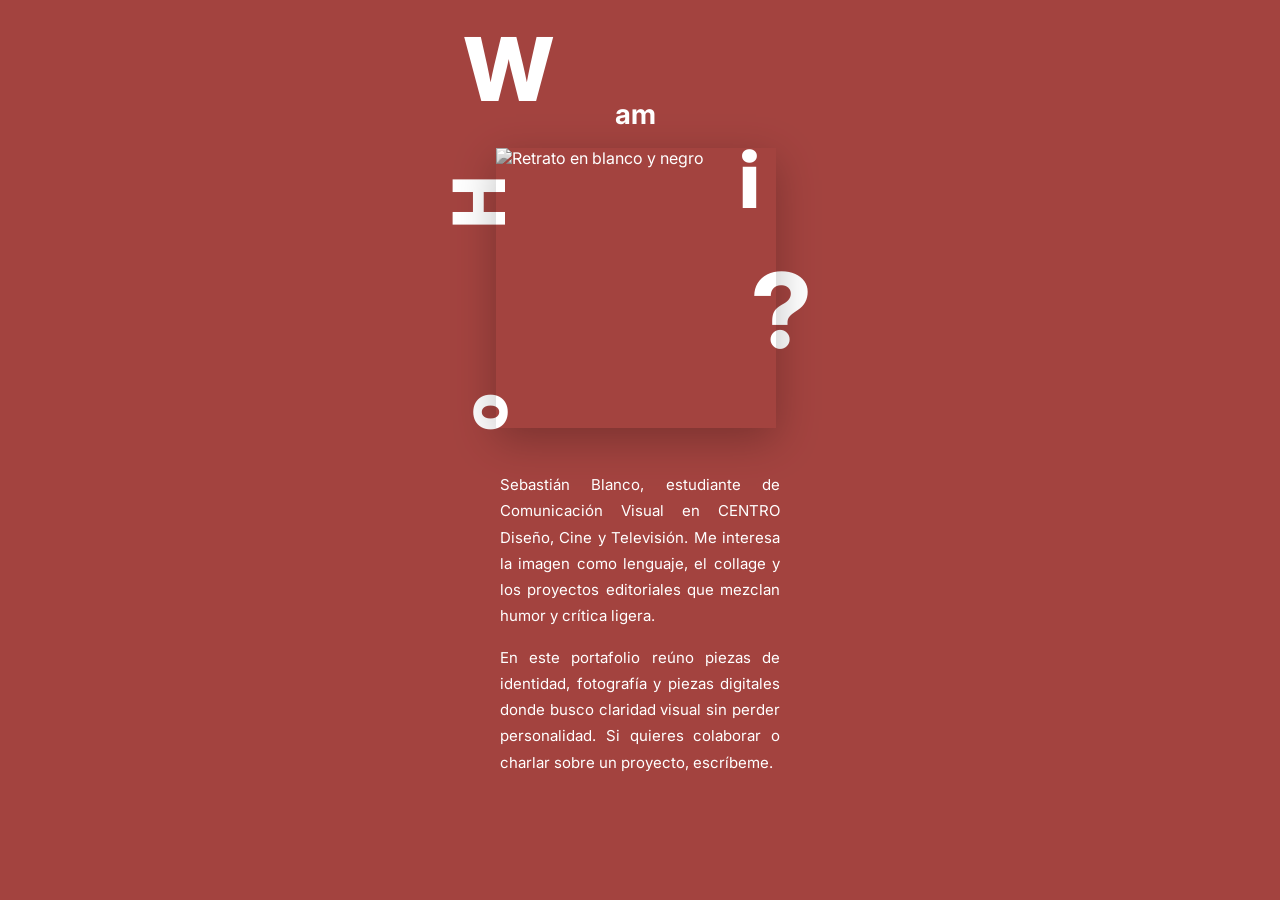
==== index.html @ ff487731 "Publish static portfolio module for GitHub Pages Add index.html so https://sbujanos-dev.github.io/po" ====
<!DOCTYPE html>
<html lang="es">
<head>
  <meta charset="UTF-8" />
  <meta name="viewport" content="width=device-width, initial-scale=1.0" />
  <title>Portafolio — Who am i?</title>
  <link rel="preconnect" href="https://fonts.googleapis.com" />
  <link rel="preconnect" href="https://fonts.gstatic.com" crossorigin />
  <link href="https://fonts.googleapis.com/css2?family=Inter:wght@400;700;800&display=swap" rel="stylesheet" />
  <style>
    :root {
      --bg: #a3433f;
      --text: #ffffff;
      --module-max: 400px;
      --photo-size: min(72vw, 280px);
    }

    *,
    *::before,
    *::after {
      box-sizing: border-box;
    }

    body {
      margin: 0;
      min-height: 100vh;
      font-family: "Inter", system-ui, -apple-system, sans-serif;
      background: var(--bg);
      color: var(--text);
      -webkit-font-smoothing: antialiased;
    }

    .module {
      max-width: var(--module-max);
      margin: 0 auto;
      padding: clamp(1.25rem, 5vw, 2rem) clamp(1rem, 4vw, 1.5rem) clamp(2rem, 8vw, 3rem);
    }

    /* Tipografía descompuesta "Who am i?" */
    .headline {
      position: relative;
      display: grid;
      grid-template-columns: minmax(0, 0.28fr) minmax(0, 1fr) minmax(0, 0.32fr);
      grid-template-rows: auto auto auto;
      gap: 0;
      min-height: clamp(340px, 85vw, 420px);
      margin-bottom: 0.5rem;
    }

    .headline__w {
      grid-column: 1;
      grid-row: 1;
      font-weight: 800;
      font-size: clamp(3.5rem, 22vw, 5.5rem);
      line-height: 0.85;
      letter-spacing: -0.04em;
      align-self: start;
      justify-self: start;
    }

    .headline__h {
      grid-column: 1;
      grid-row: 2;
      font-weight: 800;
      font-size: clamp(3rem, 18vw, 4.5rem);
      line-height: 1;
      transform: rotate(-90deg);
      transform-origin: center center;
      align-self: center;
      justify-self: start;
      margin-left: -0.15em;
      margin-top: -0.35em;
    }

    .headline__o {
      grid-column: 1;
      grid-row: 3;
      font-weight: 800;
      font-size: clamp(2.75rem, 16vw, 4rem);
      line-height: 1;
      transform: rotate(-90deg);
      transform-origin: center center;
      align-self: end;
      justify-self: start;
      margin-left: 0.02em;
      margin-bottom: 0.5rem;
    }

    .headline__am {
      grid-column: 2;
      grid-row: 1;
      align-self: end;
      justify-self: center;
      font-weight: 700;
      font-size: clamp(1.35rem, 5.5vw, 1.75rem);
      letter-spacing: 0.02em;
      z-index: 1;
      margin-bottom: -0.35em;
      padding-bottom: 0.35em;
    }

    .headline__photo-wrap {
      grid-column: 2;
      grid-row: 2 / span 2;
      align-self: center;
      justify-self: center;
      z-index: 2;
      width: var(--photo-size);
      aspect-ratio: 1;
      margin-top: -0.5rem;
    }

    .headline__photo {
      width: 100%;
      height: 100%;
      object-fit: cover;
      display: block;
      filter: grayscale(100%) contrast(1.05);
      box-shadow: 0 12px 40px rgba(0, 0, 0, 0.25);
    }

    .headline__i {
      grid-column: 3;
      grid-row: 2;
      font-weight: 800;
      font-size: clamp(3.25rem, 20vw, 5rem);
      line-height: 0.9;
      align-self: start;
      justify-self: start;
      margin-left: -0.08em;
      margin-top: 0.15em;
    }

    .headline__q {
      grid-column: 3;
      grid-row: 2 / span 2;
      font-weight: 800;
      font-size: clamp(4rem, 26vw, 6.5rem);
      line-height: 0.75;
      align-self: center;
      justify-self: start;
      margin-left: 0.05em;
      margin-top: 0.35em;
    }

    .body-text {
      font-size: clamp(0.8125rem, 2.8vw, 0.9375rem);
      font-weight: 400;
      line-height: 1.75;
      text-align: justify;
      hyphens: auto;
      width: 100%;
      max-width: var(--photo-size);
      margin: 1.25rem auto 0;
    }

    .body-text p {
      margin: 0 0 1em;
    }

    .body-text p:last-child {
      margin-bottom: 0;
    }

    .visually-hidden {
      position: absolute;
      width: 1px;
      height: 1px;
      padding: 0;
      margin: -1px;
      overflow: hidden;
      clip: rect(0, 0, 0, 0);
      white-space: nowrap;
      border: 0;
    }
  </style>
</head>
<body>
  <section class="module" aria-labelledby="whoami-heading">
    <h1 id="whoami-heading" class="visually-hidden">Quién soy</h1>
    <div class="headline" aria-hidden="true">
      <span class="headline__w">W</span>
      <span class="headline__h">H</span>
      <span class="headline__o">o</span>
      <span class="headline__am">am</span>
      <div class="headline__photo-wrap">
        <!-- Sustituye src por la imagen del diseño (retrato con nota). -->
        <img
          class="headline__photo"
          src="https://images.unsplash.com/photo-1506794778202-cad84cf45f1d?w=600&h=600&fit=crop&auto=format&q=80"
          alt="Retrato en blanco y negro"
          width="600"
          height="600"
        />
      </div>
      <span class="headline__i">i</span>
      <span class="headline__q">?</span>
    </div>

    <div class="body-text">
      <p>
        Sebastián Blanco, estudiante de Comunicación Visual en CENTRO Diseño, Cine y Televisión.
        Me interesa la imagen como lenguaje, el collage y los proyectos editoriales que mezclan
        humor y crítica ligera.
      </p>
      <p>
        En este portafolio reúno piezas de identidad, fotografía y piezas digitales donde busco
        claridad visual sin perder personalidad. Si quieres colaborar o charlar sobre un proyecto,
        escríbeme.
      </p>
    </div>
  </section>
</body>
</html>
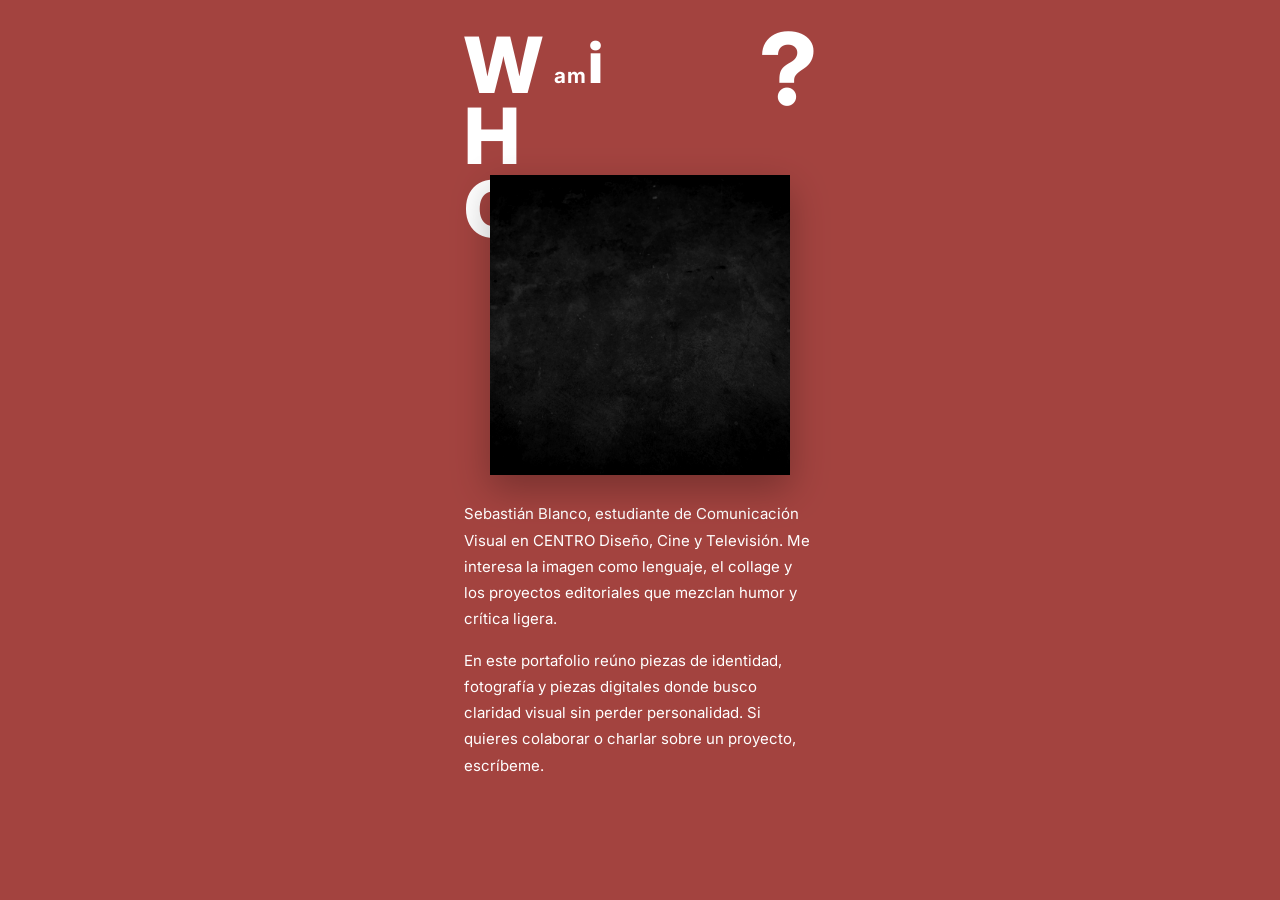
==== commit 2c9fa19a: "Match Frame 2 layout: WHO column, am+i row, photo overlap, left text Stack W H O vertically without " ====
--- a/index.html
+++ b/index.html
@@ -12,7 +12,7 @@
       --bg: #a3433f;
       --text: #ffffff;
       --module-max: 400px;
-      --photo-size: min(72vw, 280px);
+      --photo-size: min(78vw, 300px);
     }
 
     *,
@@ -36,122 +36,114 @@
       padding: clamp(1.25rem, 5vw, 2rem) clamp(1rem, 4vw, 1.5rem) clamp(2rem, 8vw, 3rem);
     }
 
-    /* Tipografía descompuesta "Who am i?" */
+    /* Frame 2: W H O columna | am+i junto arriba | ? derecha | foto centrada superpuesta */
+    .hero {
+      position: relative;
+    }
+
     .headline {
-      position: relative;
       display: grid;
-      grid-template-columns: minmax(0, 0.28fr) minmax(0, 1fr) minmax(0, 0.32fr);
+      grid-template-columns: max-content 1fr max-content;
       grid-template-rows: auto auto auto;
-      gap: 0;
-      min-height: clamp(340px, 85vw, 420px);
-      margin-bottom: 0.5rem;
-    }
-
-    .headline__w {
+      align-items: start;
+      column-gap: clamp(0.15rem, 1.5vw, 0.5rem);
+      row-gap: 0;
+      padding-right: 0.15rem;
+    }
+
+    .headline__stack {
       grid-column: 1;
+      grid-row: 1 / 4;
+      display: flex;
+      flex-direction: column;
+      align-items: flex-start;
+      line-height: 0.82;
+    }
+
+    .headline__stack span {
+      font-weight: 800;
+      font-size: clamp(3.1rem, 17vw, 4.85rem);
+      letter-spacing: -0.035em;
+      line-height: 0.86;
+    }
+
+    .headline__stack .headline__h {
+      margin-top: 0.06em;
+    }
+
+    .headline__stack .headline__o {
+      margin-top: 0.08em;
+    }
+
+    .headline__ami {
+      grid-column: 2;
       grid-row: 1;
-      font-weight: 800;
-      font-size: clamp(3.5rem, 22vw, 5.5rem);
-      line-height: 0.85;
-      letter-spacing: -0.04em;
+      display: flex;
+      flex-direction: row;
+      align-items: baseline;
+      gap: 0.1em;
+      padding-top: 0.35em;
+      padding-left: clamp(0.05rem, 1vw, 0.35rem);
       align-self: start;
       justify-self: start;
     }
 
-    .headline__h {
-      grid-column: 1;
-      grid-row: 2;
+    .headline__am {
+      font-weight: 700;
+      font-size: clamp(0.95rem, 3.8vw, 1.3rem);
+      letter-spacing: 0.03em;
+      line-height: 1;
+    }
+
+    .headline__i {
       font-weight: 800;
-      font-size: clamp(3rem, 18vw, 4.5rem);
-      line-height: 1;
-      transform: rotate(-90deg);
-      transform-origin: center center;
-      align-self: center;
-      justify-self: start;
-      margin-left: -0.15em;
-      margin-top: -0.35em;
-    }
-
-    .headline__o {
-      grid-column: 1;
-      grid-row: 3;
+      font-size: clamp(2.4rem, 12.5vw, 3.6rem);
+      line-height: 0.85;
+      letter-spacing: -0.02em;
+    }
+
+    .headline__q {
+      grid-column: 3;
+      grid-row: 1 / 4;
       font-weight: 800;
-      font-size: clamp(2.75rem, 16vw, 4rem);
-      line-height: 1;
-      transform: rotate(-90deg);
-      transform-origin: center center;
-      align-self: end;
-      justify-self: start;
-      margin-left: 0.02em;
-      margin-bottom: 0.5rem;
-    }
-
-    .headline__am {
-      grid-column: 2;
-      grid-row: 1;
-      align-self: end;
-      justify-self: center;
-      font-weight: 700;
-      font-size: clamp(1.35rem, 5.5vw, 1.75rem);
-      letter-spacing: 0.02em;
-      z-index: 1;
-      margin-bottom: -0.35em;
-      padding-bottom: 0.35em;
-    }
-
-    .headline__photo-wrap {
-      grid-column: 2;
-      grid-row: 2 / span 2;
-      align-self: center;
-      justify-self: center;
+      font-size: clamp(3.75rem, 21vw, 6.25rem);
+      line-height: 0.7;
+      letter-spacing: -0.04em;
+      justify-self: end;
+      align-self: start;
+      margin-top: 0.02em;
+    }
+
+    .photo-wrap {
+      display: flex;
+      justify-content: center;
+      width: 100%;
+      margin-top: clamp(-4.25rem, -14vw, -2.5rem);
+      position: relative;
       z-index: 2;
+      pointer-events: none;
+    }
+
+    .photo-wrap img {
+      pointer-events: auto;
       width: var(--photo-size);
+      height: auto;
       aspect-ratio: 1;
-      margin-top: -0.5rem;
-    }
-
-    .headline__photo {
-      width: 100%;
-      height: 100%;
       object-fit: cover;
       display: block;
-      filter: grayscale(100%) contrast(1.05);
-      box-shadow: 0 12px 40px rgba(0, 0, 0, 0.25);
-    }
-
-    .headline__i {
-      grid-column: 3;
-      grid-row: 2;
-      font-weight: 800;
-      font-size: clamp(3.25rem, 20vw, 5rem);
-      line-height: 0.9;
-      align-self: start;
-      justify-self: start;
-      margin-left: -0.08em;
-      margin-top: 0.15em;
-    }
-
-    .headline__q {
-      grid-column: 3;
-      grid-row: 2 / span 2;
-      font-weight: 800;
-      font-size: clamp(4rem, 26vw, 6.5rem);
-      line-height: 0.75;
-      align-self: center;
-      justify-self: start;
-      margin-left: 0.05em;
-      margin-top: 0.35em;
+      filter: grayscale(100%) contrast(1.08);
+      box-shadow: 0 14px 36px rgba(0, 0, 0, 0.28);
     }
 
     .body-text {
       font-size: clamp(0.8125rem, 2.8vw, 0.9375rem);
       font-weight: 400;
       line-height: 1.75;
-      text-align: justify;
-      hyphens: auto;
+      text-align: left;
       width: 100%;
-      max-width: var(--photo-size);
-      margin: 1.25rem auto 0;
+      max-width: 100%;
+      margin: clamp(1.1rem, 3.5vw, 1.65rem) 0 0;
+      padding: 0;
     }
 
     .body-text p {
@@ -178,23 +170,30 @@
 <body>
   <section class="module" aria-labelledby="whoami-heading">
     <h1 id="whoami-heading" class="visually-hidden">Quién soy</h1>
-    <div class="headline" aria-hidden="true">
-      <span class="headline__w">W</span>
-      <span class="headline__h">H</span>
-      <span class="headline__o">o</span>
-      <span class="headline__am">am</span>
-      <div class="headline__photo-wrap">
-        <!-- Sustituye src por la imagen del diseño (retrato con nota). -->
+
+    <div class="hero">
+      <div class="headline" aria-hidden="true">
+        <div class="headline__stack">
+          <span class="headline__w">W</span>
+          <span class="headline__h">H</span>
+          <span class="headline__o">O</span>
+        </div>
+        <div class="headline__ami">
+          <span class="headline__am">am</span>
+          <span class="headline__i">i</span>
+        </div>
+        <span class="headline__q">?</span>
+      </div>
+
+      <div class="photo-wrap">
+        <!-- Sustituye images/portrait.jpg por tu export del retrato con la nota (Figma). -->
         <img
-          class="headline__photo"
-          src="https://images.unsplash.com/photo-1506794778202-cad84cf45f1d?w=600&h=600&fit=crop&auto=format&q=80"
-          alt="Retrato en blanco y negro"
-          width="600"
-          height="600"
+          src="images/portrait.jpg"
+          alt="Retrato en blanco y negro con nota sobre el rostro"
+          width="800"
+          height="800"
         />
       </div>
-      <span class="headline__i">i</span>
-      <span class="headline__q">?</span>
     </div>
 
     <div class="body-text">
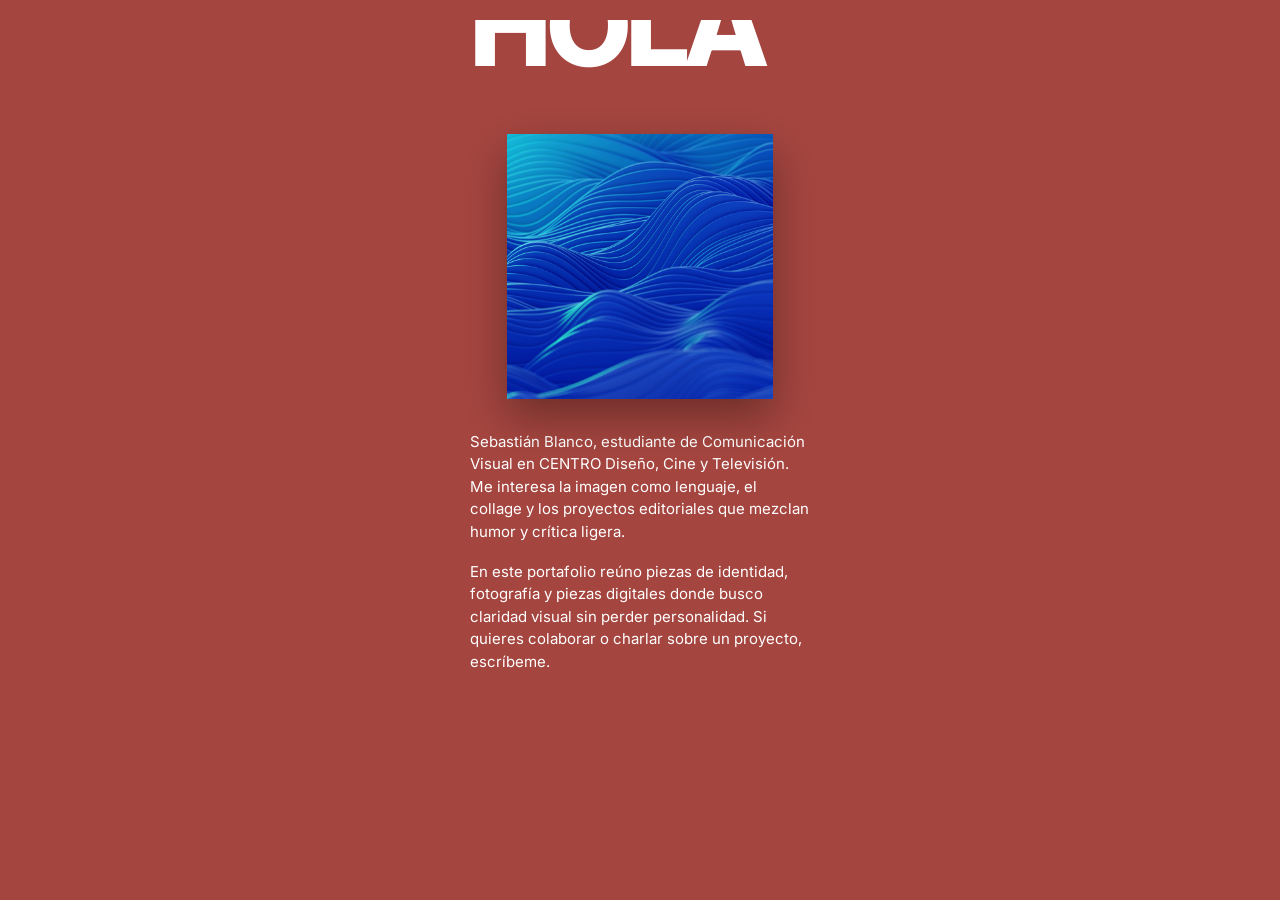
==== commit 937b6f4c: "Redesign module to match mobile reference: cropped HOLA, texture block Replace the Who-am-i headline" ====
--- a/index.html
+++ b/index.html
@@ -3,16 +3,16 @@
 <head>
   <meta charset="UTF-8" />
   <meta name="viewport" content="width=device-width, initial-scale=1.0" />
-  <title>Portafolio — Who am i?</title>
+  <title>Portafolio — Hola</title>
   <link rel="preconnect" href="https://fonts.googleapis.com" />
   <link rel="preconnect" href="https://fonts.gstatic.com" crossorigin />
   <link href="https://fonts.googleapis.com/css2?family=Inter:wght@400;700;800&display=swap" rel="stylesheet" />
   <style>
     :root {
-      --bg: #a3433f;
+      --bg: #a5453f;
       --text: #ffffff;
       --module-max: 400px;
-      --photo-size: min(78vw, 300px);
+      --img-width: 78%;
     }
 
     *,
@@ -33,121 +33,56 @@
     .module {
       max-width: var(--module-max);
       margin: 0 auto;
-      padding: clamp(1.25rem, 5vw, 2rem) clamp(1rem, 4vw, 1.5rem) clamp(2rem, 8vw, 3rem);
+      padding: clamp(0.85rem, 3.5vw, 1.25rem) clamp(1.15rem, 5.5vw, 1.875rem) clamp(2rem, 7vw, 3rem);
     }
 
-    /* Frame 2: W H O columna | am+i junto arriba | ? derecha | foto centrada superpuesta */
-    .hero {
-      position: relative;
+    /* “HOLA” gigante recortada por arriba (solo se ven las bases de H, O…) */
+    .hola-crop {
+      overflow: hidden;
+      height: clamp(3.65rem, 11.5vw, 5.1rem);
+      margin: 0 0 clamp(1.35rem, 4.5vw, 2rem);
     }
 
-    .headline {
-      display: grid;
-      grid-template-columns: max-content 1fr max-content;
-      grid-template-rows: auto auto auto;
-      align-items: start;
-      column-gap: clamp(0.15rem, 1.5vw, 0.5rem);
-      row-gap: 0;
-      padding-right: 0.15rem;
+    .hola-crop__text {
+      display: block;
+      font-weight: 800;
+      font-size: clamp(4.6rem, 25vw, 7rem);
+      line-height: 0.78;
+      letter-spacing: -0.04em;
+      color: var(--text);
+      margin-top: clamp(-2.35rem, -7.25vw, -1.55rem);
     }
 
-    .headline__stack {
-      grid-column: 1;
-      grid-row: 1 / 4;
-      display: flex;
-      flex-direction: column;
-      align-items: flex-start;
-      line-height: 0.82;
-    }
-
-    .headline__stack span {
-      font-weight: 800;
-      font-size: clamp(3.1rem, 17vw, 4.85rem);
-      letter-spacing: -0.035em;
-      line-height: 0.86;
-    }
-
-    .headline__stack .headline__h {
-      margin-top: 0.06em;
-    }
-
-    .headline__stack .headline__o {
-      margin-top: 0.08em;
-    }
-
-    .headline__ami {
-      grid-column: 2;
-      grid-row: 1;
-      display: flex;
-      flex-direction: row;
-      align-items: baseline;
-      gap: 0.1em;
-      padding-top: 0.35em;
-      padding-left: clamp(0.05rem, 1vw, 0.35rem);
-      align-self: start;
-      justify-self: start;
-    }
-
-    .headline__am {
-      font-weight: 700;
-      font-size: clamp(0.95rem, 3.8vw, 1.3rem);
-      letter-spacing: 0.03em;
-      line-height: 1;
-    }
-
-    .headline__i {
-      font-weight: 800;
-      font-size: clamp(2.4rem, 12.5vw, 3.6rem);
-      line-height: 0.85;
-      letter-spacing: -0.02em;
-    }
-
-    .headline__q {
-      grid-column: 3;
-      grid-row: 1 / 4;
-      font-weight: 800;
-      font-size: clamp(3.75rem, 21vw, 6.25rem);
-      line-height: 0.7;
-      letter-spacing: -0.04em;
-      justify-self: end;
-      align-self: start;
-      margin-top: 0.02em;
-    }
-
-    .photo-wrap {
+    .feature-photo {
+      margin: 0;
+      padding: 0;
       display: flex;
       justify-content: center;
       width: 100%;
-      margin-top: clamp(-4.25rem, -14vw, -2.5rem);
-      position: relative;
-      z-index: 2;
-      pointer-events: none;
     }
 
-    .photo-wrap img {
-      pointer-events: auto;
-      width: var(--photo-size);
+    .feature-photo img {
+      width: var(--img-width);
+      max-width: 100%;
       height: auto;
       aspect-ratio: 1;
       object-fit: cover;
       display: block;
-      filter: grayscale(100%) contrast(1.08);
-      box-shadow: 0 14px 36px rgba(0, 0, 0, 0.28);
+      border: 0;
+      box-shadow: 0 18px 42px rgba(0, 0, 0, 0.34);
+      filter: contrast(1.05) saturate(0.92);
     }
 
     .body-text {
-      font-size: clamp(0.8125rem, 2.8vw, 0.9375rem);
+      font-size: clamp(0.8125rem, 2.85vw, 0.9375rem);
       font-weight: 400;
-      line-height: 1.75;
+      line-height: 1.5;
       text-align: left;
-      width: 100%;
-      max-width: 100%;
-      margin: clamp(1.1rem, 3.5vw, 1.65rem) 0 0;
-      padding: 0;
+      margin: clamp(1.35rem, 4.5vw, 2rem) 0 0;
     }
 
     .body-text p {
-      margin: 0 0 1em;
+      margin: 0 0 1.15em;
     }
 
     .body-text p:last-child {
@@ -168,44 +103,28 @@
   </style>
 </head>
 <body>
-  <section class="module" aria-labelledby="whoami-heading">
-    <h1 id="whoami-heading" class="visually-hidden">Quién soy</h1>
+  <section class="module" aria-labelledby="module-heading">
+    <h1 id="module-heading" class="visually-hidden">Hola</h1>
 
-    <div class="hero">
-      <div class="headline" aria-hidden="true">
-        <div class="headline__stack">
-          <span class="headline__w">W</span>
-          <span class="headline__h">H</span>
-          <span class="headline__o">O</span>
-        </div>
-        <div class="headline__ami">
-          <span class="headline__am">am</span>
-          <span class="headline__i">i</span>
-        </div>
-        <span class="headline__q">?</span>
-      </div>
+    <div class="hola-crop" aria-hidden="true">
+      <span class="hola-crop__text">HOLA</span>
+    </div>
 
-      <div class="photo-wrap">
-        <!-- Sustituye images/portrait.jpg por tu export del retrato con la nota (Figma). -->
-        <img
-          src="images/portrait.jpg"
-          alt="Retrato en blanco y negro con nota sobre el rostro"
-          width="800"
-          height="800"
-        />
-      </div>
-    </div>
+    <figure class="feature-photo">
+      <img
+        src="images/module-texture.jpg"
+        alt=""
+        width="800"
+        height="800"
+      />
+    </figure>
 
     <div class="body-text">
       <p>
-        Sebastián Blanco, estudiante de Comunicación Visual en CENTRO Diseño, Cine y Televisión.
-        Me interesa la imagen como lenguaje, el collage y los proyectos editoriales que mezclan
-        humor y crítica ligera.
+        Sebastián Blanco, estudiante de Comunicación Visual en CENTRO Diseño, Cine y Televisión. Me interesa la imagen como lenguaje, el collage y los proyectos editoriales que mezclan humor y crítica ligera.
       </p>
       <p>
-        En este portafolio reúno piezas de identidad, fotografía y piezas digitales donde busco
-        claridad visual sin perder personalidad. Si quieres colaborar o charlar sobre un proyecto,
-        escríbeme.
+        En este portafolio reúno piezas de identidad, fotografía y piezas digitales donde busco claridad visual sin perder personalidad. Si quieres colaborar o charlar sobre un proyecto, escríbeme.
       </p>
     </div>
   </section>
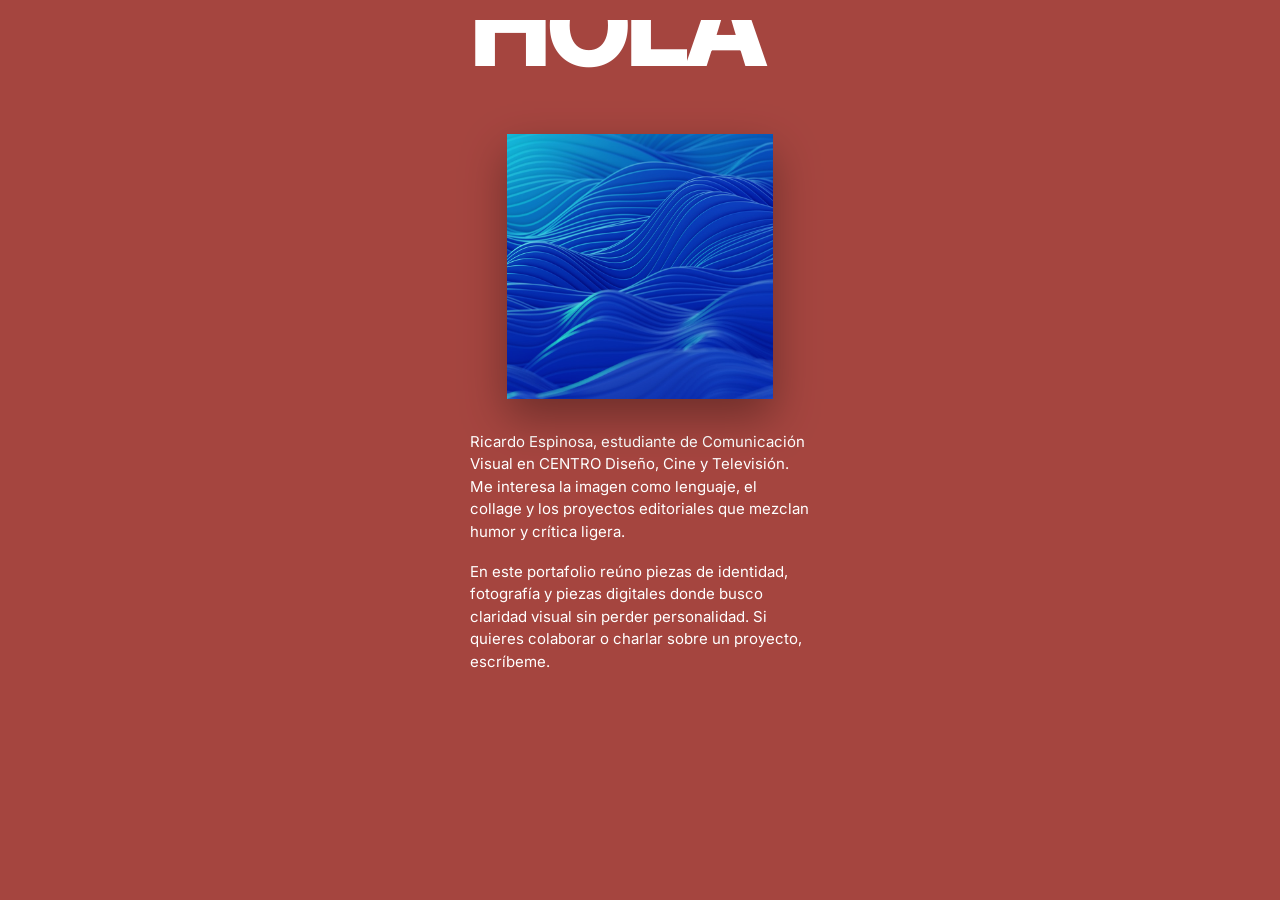
==== commit 9e6feb1d: "Replace intro name with Ricardo Espinosa on portfolio pages Co-authored-by: sbujanos-dev <sbujanos-d" ====
--- a/index.html
+++ b/index.html
@@ -121,7 +121,7 @@
 
     <div class="body-text">
       <p>
-        Sebastián Blanco, estudiante de Comunicación Visual en CENTRO Diseño, Cine y Televisión. Me interesa la imagen como lenguaje, el collage y los proyectos editoriales que mezclan humor y crítica ligera.
+        Ricardo Espinosa, estudiante de Comunicación Visual en CENTRO Diseño, Cine y Televisión. Me interesa la imagen como lenguaje, el collage y los proyectos editoriales que mezclan humor y crítica ligera.
       </p>
       <p>
         En este portafolio reúno piezas de identidad, fotografía y piezas digitales donde busco claridad visual sin perder personalidad. Si quieres colaborar o charlar sobre un proyecto, escríbeme.
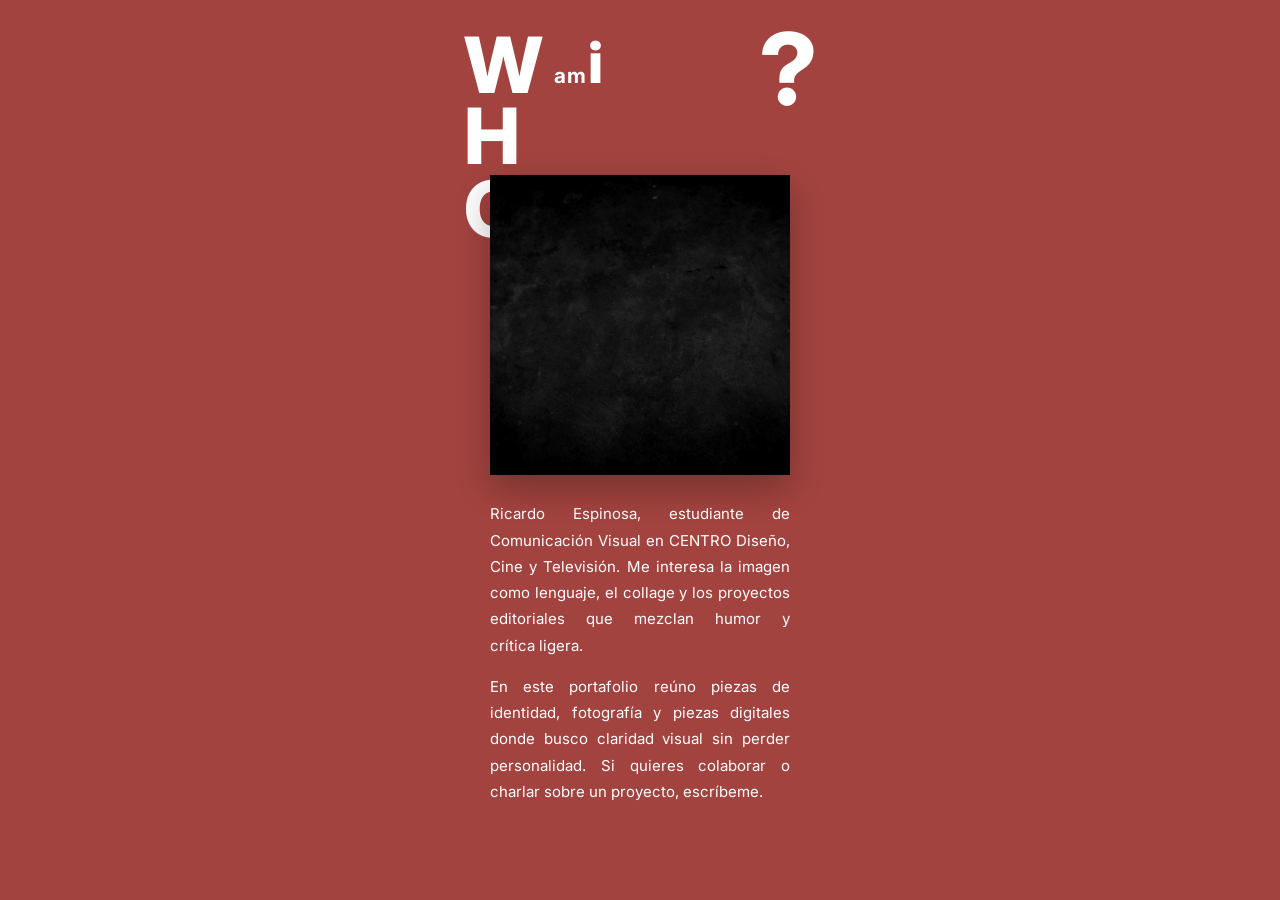
==== commit 10238eab: "Restore Figma Frame 97-3 layout: Who am i? headline, portrait, justified copy Reimplements the PORTA" ====
--- a/index.html
+++ b/index.html
@@ -3,16 +3,17 @@
 <head>
   <meta charset="UTF-8" />
   <meta name="viewport" content="width=device-width, initial-scale=1.0" />
-  <title>Portafolio — Hola</title>
+  <title>Portafolio — Who am i?</title>
   <link rel="preconnect" href="https://fonts.googleapis.com" />
   <link rel="preconnect" href="https://fonts.gstatic.com" crossorigin />
   <link href="https://fonts.googleapis.com/css2?family=Inter:wght@400;700;800&display=swap" rel="stylesheet" />
   <style>
+    /* Frame PORTAFOLIO-SEBB · node 97-3 — tipografía + foto + cuerpo (Figma Dev) */
     :root {
-      --bg: #a5453f;
+      --bg: #a3433f;
       --text: #ffffff;
       --module-max: 400px;
-      --img-width: 78%;
+      --photo-size: min(78vw, 300px);
     }
 
     *,
@@ -33,56 +34,121 @@
     .module {
       max-width: var(--module-max);
       margin: 0 auto;
-      padding: clamp(0.85rem, 3.5vw, 1.25rem) clamp(1.15rem, 5.5vw, 1.875rem) clamp(2rem, 7vw, 3rem);
-    }
-
-    /* “HOLA” gigante recortada por arriba (solo se ven las bases de H, O…) */
-    .hola-crop {
-      overflow: hidden;
-      height: clamp(3.65rem, 11.5vw, 5.1rem);
-      margin: 0 0 clamp(1.35rem, 4.5vw, 2rem);
-    }
-
-    .hola-crop__text {
-      display: block;
+      padding: clamp(1.25rem, 5vw, 2rem) clamp(1rem, 4vw, 1.5rem) clamp(2rem, 8vw, 3rem);
+    }
+
+    .hero {
+      position: relative;
+    }
+
+    .headline {
+      display: grid;
+      grid-template-columns: max-content 1fr max-content;
+      grid-template-rows: auto auto auto;
+      align-items: start;
+      column-gap: clamp(0.15rem, 1.5vw, 0.5rem);
+      row-gap: 0;
+      padding-right: 0.15rem;
+    }
+
+    .headline__stack {
+      grid-column: 1;
+      grid-row: 1 / 4;
+      display: flex;
+      flex-direction: column;
+      align-items: flex-start;
+      line-height: 0.82;
+    }
+
+    .headline__stack span {
       font-weight: 800;
-      font-size: clamp(4.6rem, 25vw, 7rem);
-      line-height: 0.78;
+      font-size: clamp(3.1rem, 17vw, 4.85rem);
+      letter-spacing: -0.035em;
+      line-height: 0.86;
+    }
+
+    .headline__stack .headline__h {
+      margin-top: 0.06em;
+    }
+
+    .headline__stack .headline__o {
+      margin-top: 0.08em;
+    }
+
+    .headline__ami {
+      grid-column: 2;
+      grid-row: 1;
+      display: flex;
+      flex-direction: row;
+      align-items: baseline;
+      gap: 0.1em;
+      padding-top: 0.35em;
+      padding-left: clamp(0.05rem, 1vw, 0.35rem);
+      align-self: start;
+      justify-self: start;
+    }
+
+    .headline__am {
+      font-weight: 700;
+      font-size: clamp(0.95rem, 3.8vw, 1.3rem);
+      letter-spacing: 0.03em;
+      line-height: 1;
+    }
+
+    .headline__i {
+      font-weight: 800;
+      font-size: clamp(2.4rem, 12.5vw, 3.6rem);
+      line-height: 0.85;
+      letter-spacing: -0.02em;
+    }
+
+    .headline__q {
+      grid-column: 3;
+      grid-row: 1 / 4;
+      font-weight: 800;
+      font-size: clamp(3.75rem, 21vw, 6.25rem);
+      line-height: 0.7;
       letter-spacing: -0.04em;
-      color: var(--text);
-      margin-top: clamp(-2.35rem, -7.25vw, -1.55rem);
-    }
-
-    .feature-photo {
-      margin: 0;
-      padding: 0;
+      justify-self: end;
+      align-self: start;
+      margin-top: 0.02em;
+    }
+
+    .photo-wrap {
       display: flex;
       justify-content: center;
       width: 100%;
-    }
-
-    .feature-photo img {
-      width: var(--img-width);
-      max-width: 100%;
+      margin-top: clamp(-4.25rem, -14vw, -2.5rem);
+      position: relative;
+      z-index: 2;
+      pointer-events: none;
+    }
+
+    .photo-wrap img {
+      pointer-events: auto;
+      width: var(--photo-size);
       height: auto;
       aspect-ratio: 1;
       object-fit: cover;
       display: block;
-      border: 0;
-      box-shadow: 0 18px 42px rgba(0, 0, 0, 0.34);
-      filter: contrast(1.05) saturate(0.92);
+      filter: grayscale(100%) contrast(1.08);
+      box-shadow: 0 14px 36px rgba(0, 0, 0, 0.28);
     }
 
     .body-text {
-      font-size: clamp(0.8125rem, 2.85vw, 0.9375rem);
+      font-size: clamp(0.8125rem, 2.8vw, 0.9375rem);
       font-weight: 400;
-      line-height: 1.5;
-      text-align: left;
-      margin: clamp(1.35rem, 4.5vw, 2rem) 0 0;
+      line-height: 1.75;
+      text-align: justify;
+      hyphens: auto;
+      width: 100%;
+      max-width: var(--photo-size);
+      margin: clamp(1.1rem, 3.5vw, 1.65rem) auto 0;
+      text-wrap: pretty;
     }
 
     .body-text p {
-      margin: 0 0 1.15em;
+      margin: 0 0 1em;
     }
 
     .body-text p:last-child {
@@ -103,28 +169,43 @@
   </style>
 </head>
 <body>
-  <section class="module" aria-labelledby="module-heading">
-    <h1 id="module-heading" class="visually-hidden">Hola</h1>
-
-    <div class="hola-crop" aria-hidden="true">
-      <span class="hola-crop__text">HOLA</span>
+  <section class="module" aria-labelledby="whoami-heading">
+    <h1 id="whoami-heading" class="visually-hidden">Who am i?</h1>
+
+    <div class="hero">
+      <div class="headline" aria-hidden="true">
+        <div class="headline__stack">
+          <span class="headline__w">W</span>
+          <span class="headline__h">H</span>
+          <span class="headline__o">O</span>
+        </div>
+        <div class="headline__ami">
+          <span class="headline__am">am</span>
+          <span class="headline__i">i</span>
+        </div>
+        <span class="headline__q">?</span>
+      </div>
+
+      <div class="photo-wrap">
+        <img
+          src="images/portrait.jpg"
+          alt="Retrato en blanco y negro"
+          width="800"
+          height="800"
+        />
+      </div>
     </div>
-
-    <figure class="feature-photo">
-      <img
-        src="images/module-texture.jpg"
-        alt=""
-        width="800"
-        height="800"
-      />
-    </figure>
 
     <div class="body-text">
       <p>
-        Ricardo Espinosa, estudiante de Comunicación Visual en CENTRO Diseño, Cine y Televisión. Me interesa la imagen como lenguaje, el collage y los proyectos editoriales que mezclan humor y crítica ligera.
+        Ricardo Espinosa, estudiante de Comunicación Visual en CENTRO Diseño, Cine y Televisión.
+        Me interesa la imagen como lenguaje, el collage y los proyectos editoriales que mezclan
+        humor y crítica ligera.
       </p>
       <p>
-        En este portafolio reúno piezas de identidad, fotografía y piezas digitales donde busco claridad visual sin perder personalidad. Si quieres colaborar o charlar sobre un proyecto, escríbeme.
+        En este portafolio reúno piezas de identidad, fotografía y piezas digitales donde busco
+        claridad visual sin perder personalidad. Si quieres colaborar o charlar sobre un proyecto,
+        escríbeme.
       </p>
     </div>
   </section>
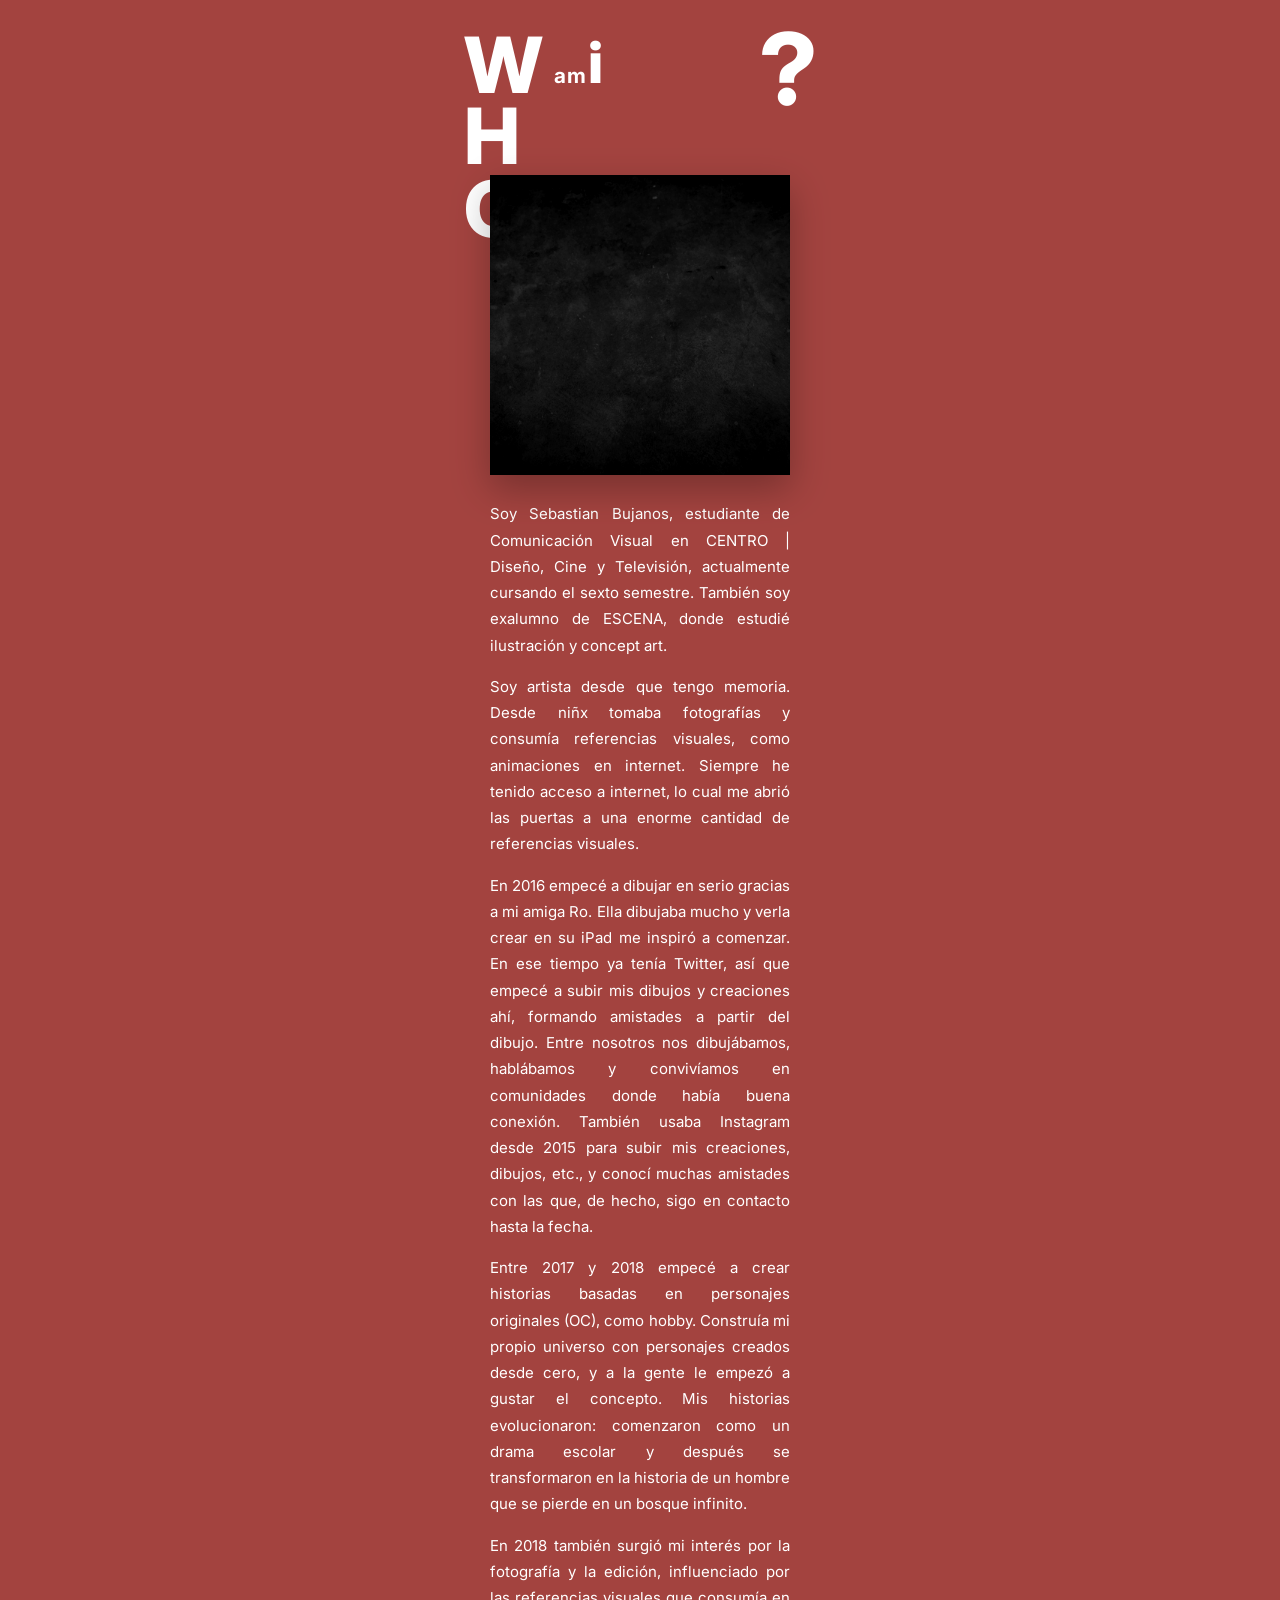
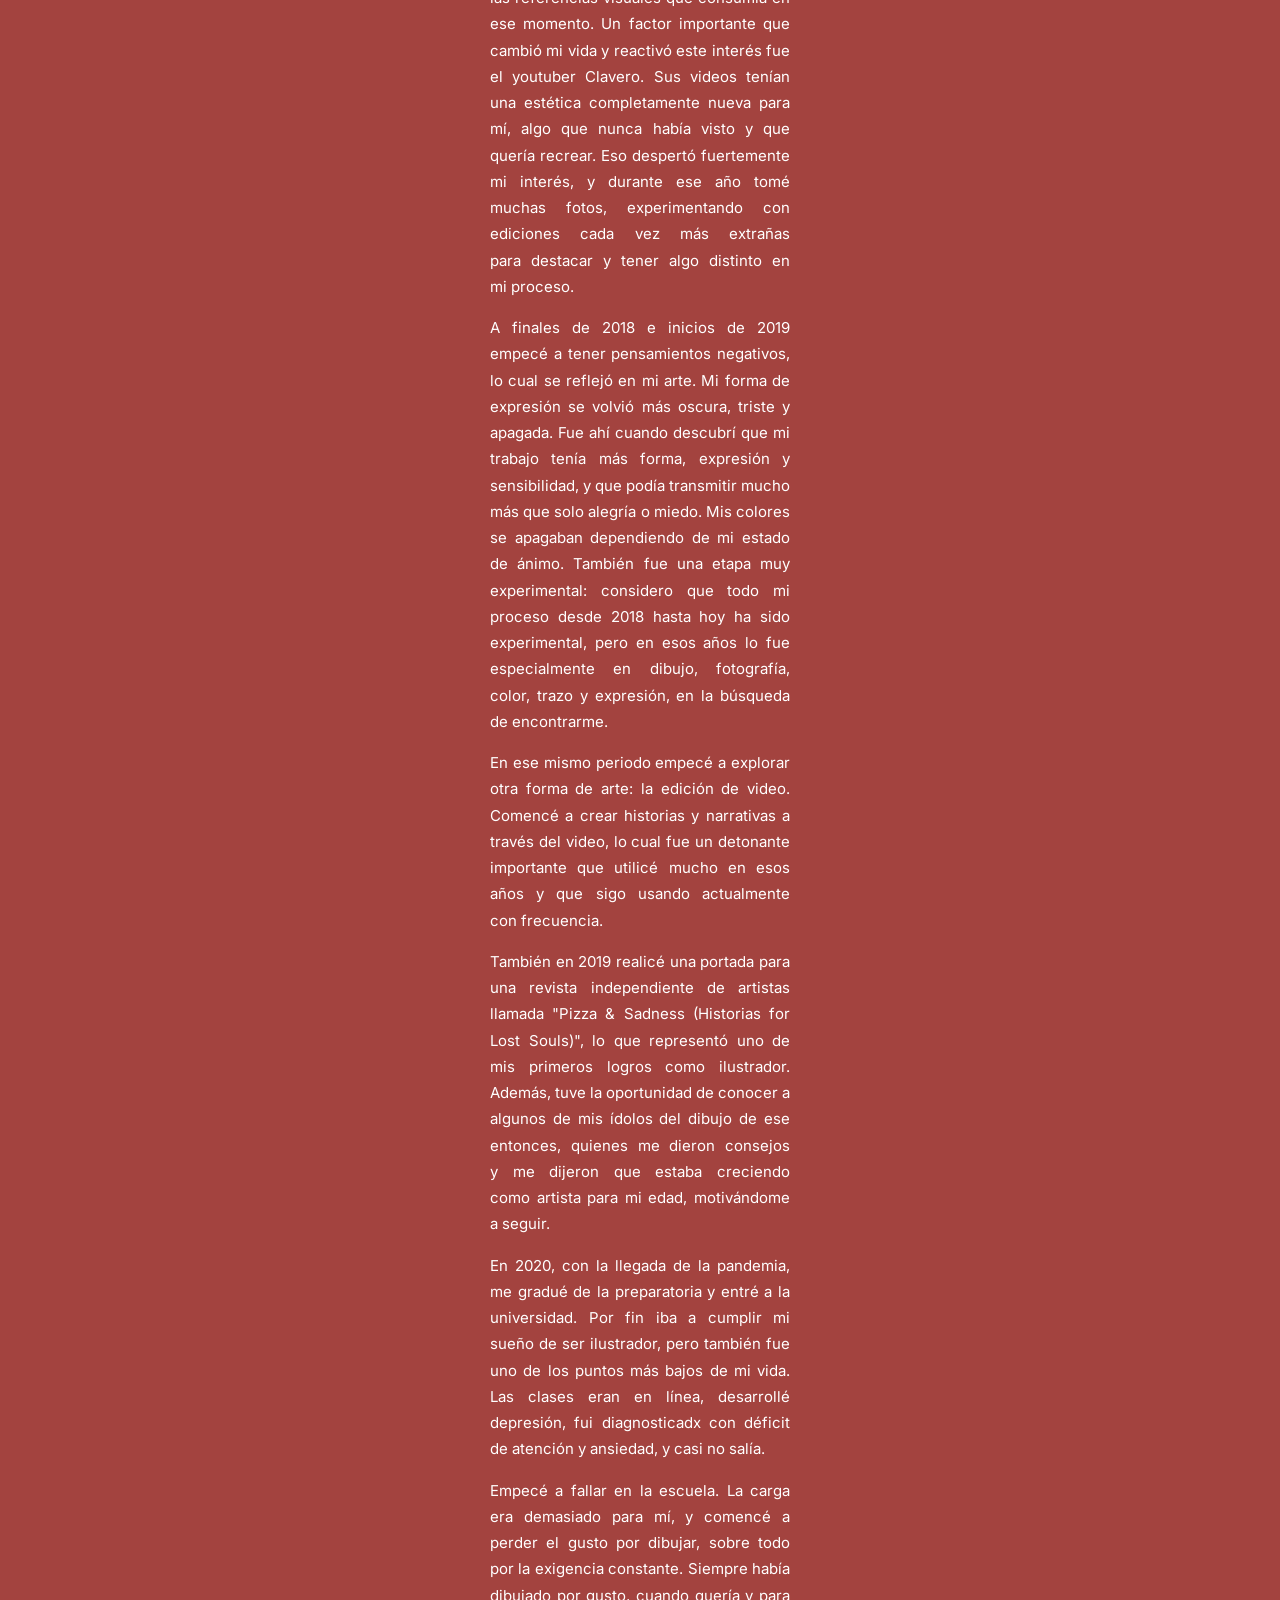
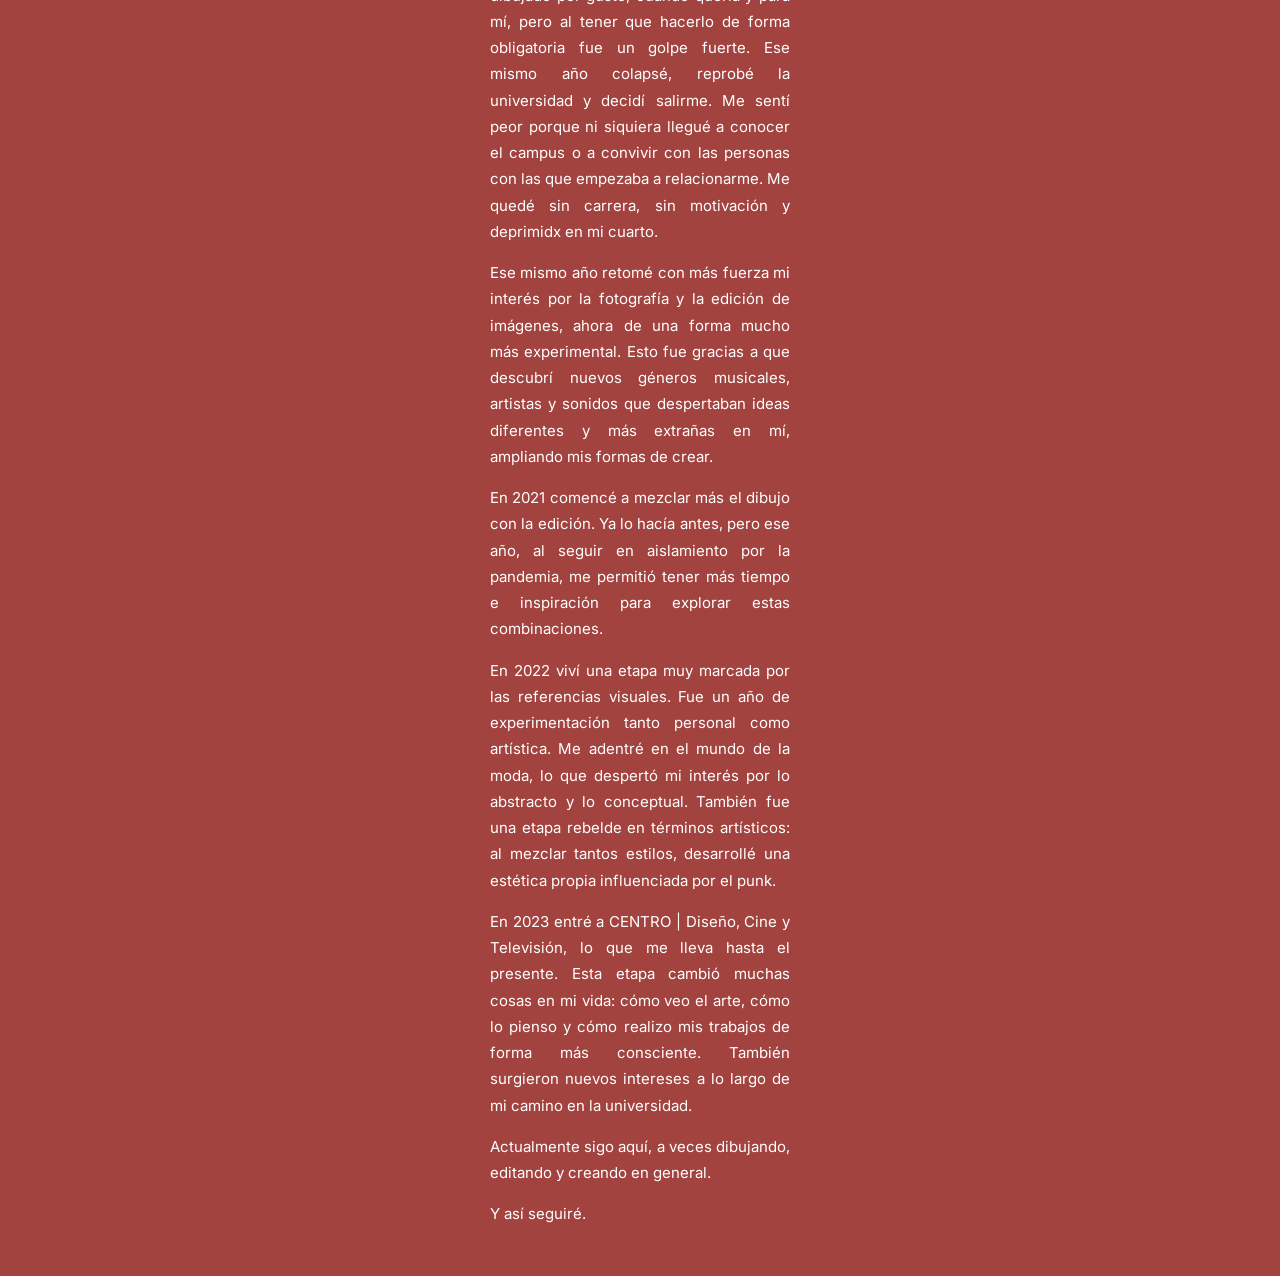
==== commit 01a4cb18: "Add WHO am i page with Figma layout, portrait, and full bio Create whoami/whoami.html and whoami/who" ====
--- a/index.html
+++ b/index.html
@@ -3,211 +3,71 @@
 <head>
   <meta charset="UTF-8" />
   <meta name="viewport" content="width=device-width, initial-scale=1.0" />
-  <title>Portafolio — Who am i?</title>
-  <link rel="preconnect" href="https://fonts.googleapis.com" />
-  <link rel="preconnect" href="https://fonts.gstatic.com" crossorigin />
-  <link href="https://fonts.googleapis.com/css2?family=Inter:wght@400;700;800&display=swap" rel="stylesheet" />
-  <style>
-    /* Frame PORTAFOLIO-SEBB · node 97-3 — tipografía + foto + cuerpo (Figma Dev) */
-    :root {
-      --bg: #a3433f;
-      --text: #ffffff;
-      --module-max: 400px;
-      --photo-size: min(78vw, 300px);
-    }
-
-    *,
-    *::before,
-    *::after {
-      box-sizing: border-box;
-    }
-
-    body {
-      margin: 0;
-      min-height: 100vh;
-      font-family: "Inter", system-ui, -apple-system, sans-serif;
-      background: var(--bg);
-      color: var(--text);
-      -webkit-font-smoothing: antialiased;
-    }
-
-    .module {
-      max-width: var(--module-max);
-      margin: 0 auto;
-      padding: clamp(1.25rem, 5vw, 2rem) clamp(1rem, 4vw, 1.5rem) clamp(2rem, 8vw, 3rem);
-    }
-
-    .hero {
-      position: relative;
-    }
-
-    .headline {
-      display: grid;
-      grid-template-columns: max-content 1fr max-content;
-      grid-template-rows: auto auto auto;
-      align-items: start;
-      column-gap: clamp(0.15rem, 1.5vw, 0.5rem);
-      row-gap: 0;
-      padding-right: 0.15rem;
-    }
-
-    .headline__stack {
-      grid-column: 1;
-      grid-row: 1 / 4;
-      display: flex;
-      flex-direction: column;
-      align-items: flex-start;
-      line-height: 0.82;
-    }
-
-    .headline__stack span {
-      font-weight: 800;
-      font-size: clamp(3.1rem, 17vw, 4.85rem);
-      letter-spacing: -0.035em;
-      line-height: 0.86;
-    }
-
-    .headline__stack .headline__h {
-      margin-top: 0.06em;
-    }
-
-    .headline__stack .headline__o {
-      margin-top: 0.08em;
-    }
-
-    .headline__ami {
-      grid-column: 2;
-      grid-row: 1;
-      display: flex;
-      flex-direction: row;
-      align-items: baseline;
-      gap: 0.1em;
-      padding-top: 0.35em;
-      padding-left: clamp(0.05rem, 1vw, 0.35rem);
-      align-self: start;
-      justify-self: start;
-    }
-
-    .headline__am {
-      font-weight: 700;
-      font-size: clamp(0.95rem, 3.8vw, 1.3rem);
-      letter-spacing: 0.03em;
-      line-height: 1;
-    }
-
-    .headline__i {
-      font-weight: 800;
-      font-size: clamp(2.4rem, 12.5vw, 3.6rem);
-      line-height: 0.85;
-      letter-spacing: -0.02em;
-    }
-
-    .headline__q {
-      grid-column: 3;
-      grid-row: 1 / 4;
-      font-weight: 800;
-      font-size: clamp(3.75rem, 21vw, 6.25rem);
-      line-height: 0.7;
-      letter-spacing: -0.04em;
-      justify-self: end;
-      align-self: start;
-      margin-top: 0.02em;
-    }
-
-    .photo-wrap {
-      display: flex;
-      justify-content: center;
-      width: 100%;
-      margin-top: clamp(-4.25rem, -14vw, -2.5rem);
-      position: relative;
-      z-index: 2;
-      pointer-events: none;
-    }
-
-    .photo-wrap img {
-      pointer-events: auto;
-      width: var(--photo-size);
-      height: auto;
-      aspect-ratio: 1;
-      object-fit: cover;
-      display: block;
-      filter: grayscale(100%) contrast(1.08);
-      box-shadow: 0 14px 36px rgba(0, 0, 0, 0.28);
-    }
-
-    .body-text {
-      font-size: clamp(0.8125rem, 2.8vw, 0.9375rem);
-      font-weight: 400;
-      line-height: 1.75;
-      text-align: justify;
-      hyphens: auto;
-      width: 100%;
-      max-width: var(--photo-size);
-      margin: clamp(1.1rem, 3.5vw, 1.65rem) auto 0;
-      text-wrap: pretty;
-    }
-
-    .body-text p {
-      margin: 0 0 1em;
-    }
-
-    .body-text p:last-child {
-      margin-bottom: 0;
-    }
-
-    .visually-hidden {
-      position: absolute;
-      width: 1px;
-      height: 1px;
-      padding: 0;
-      margin: -1px;
-      overflow: hidden;
-      clip: rect(0, 0, 0, 0);
-      white-space: nowrap;
-      border: 0;
-    }
-  </style>
+  <title>WHO am i? — Sebastian Bujanos Bernal</title>
+  <link rel="stylesheet" href="whoami/whoami.css" />
 </head>
 <body>
-  <section class="module" aria-labelledby="whoami-heading">
-    <h1 id="whoami-heading" class="visually-hidden">Who am i?</h1>
 
-    <div class="hero">
-      <div class="headline" aria-hidden="true">
-        <div class="headline__stack">
-          <span class="headline__w">W</span>
-          <span class="headline__h">H</span>
-          <span class="headline__o">O</span>
-        </div>
-        <div class="headline__ami">
-          <span class="headline__am">am</span>
-          <span class="headline__i">i</span>
-        </div>
-        <span class="headline__q">?</span>
+<section class="whoami-section" aria-labelledby="whoami-heading">
+  <h1 id="whoami-heading" class="visually-hidden">WHO am i?</h1>
+
+  <div class="hero">
+    <div class="headline" aria-hidden="true">
+      <div class="headline__stack">
+        <span class="headline__w">W</span>
+        <span class="headline__h">H</span>
+        <span class="headline__o">O</span>
       </div>
-
-      <div class="photo-wrap">
-        <img
-          src="images/portrait.jpg"
-          alt="Retrato en blanco y negro"
-          width="800"
-          height="800"
-        />
+      <div class="headline__ami">
+        <span class="headline__am">am</span>
+        <span class="headline__i">i</span>
       </div>
+      <span class="headline__q">?</span>
     </div>
 
-    <div class="body-text">
-      <p>
-        Ricardo Espinosa, estudiante de Comunicación Visual en CENTRO Diseño, Cine y Televisión.
-        Me interesa la imagen como lenguaje, el collage y los proyectos editoriales que mezclan
-        humor y crítica ligera.
-      </p>
-      <p>
-        En este portafolio reúno piezas de identidad, fotografía y piezas digitales donde busco
-        claridad visual sin perder personalidad. Si quieres colaborar o charlar sobre un proyecto,
-        escríbeme.
-      </p>
+    <div class="photo-wrap">
+      <img
+        src="images/portrait.jpg"
+        alt="Retrato en blanco y negro con nota dibujada sobre el rostro"
+        width="800"
+        height="800"
+      />
     </div>
-  </section>
+  </div>
+
+  <div class="whoami-bio">
+    <p>Soy Sebastian Bujanos, estudiante de Comunicación Visual en CENTRO | Diseño, Cine y Televisión, actualmente cursando el sexto semestre. También soy exalumno de ESCENA, donde estudié ilustración y concept art.</p>
+
+    <p>Soy artista desde que tengo memoria. Desde niñx tomaba fotografías y consumía referencias visuales, como animaciones en internet. Siempre he tenido acceso a internet, lo cual me abrió las puertas a una enorme cantidad de referencias visuales.</p>
+
+    <p>En 2016 empecé a dibujar en serio gracias a mi amiga Ro. Ella dibujaba mucho y verla crear en su iPad me inspiró a comenzar. En ese tiempo ya tenía Twitter, así que empecé a subir mis dibujos y creaciones ahí, formando amistades a partir del dibujo. Entre nosotros nos dibujábamos, hablábamos y convivíamos en comunidades donde había buena conexión. También usaba Instagram desde 2015 para subir mis creaciones, dibujos, etc., y conocí muchas amistades con las que, de hecho, sigo en contacto hasta la fecha.</p>
+
+    <p>Entre 2017 y 2018 empecé a crear historias basadas en personajes originales (OC), como hobby. Construía mi propio universo con personajes creados desde cero, y a la gente le empezó a gustar el concepto. Mis historias evolucionaron: comenzaron como un drama escolar y después se transformaron en la historia de un hombre que se pierde en un bosque infinito.</p>
+
+    <p>En 2018 también surgió mi interés por la fotografía y la edición, influenciado por las referencias visuales que consumía en ese momento. Un factor importante que cambió mi vida y reactivó este interés fue el youtuber Clavero. Sus videos tenían una estética completamente nueva para mí, algo que nunca había visto y que quería recrear. Eso despertó fuertemente mi interés, y durante ese año tomé muchas fotos, experimentando con ediciones cada vez más extrañas para destacar y tener algo distinto en mi proceso.</p>
+
+    <p>A finales de 2018 e inicios de 2019 empecé a tener pensamientos negativos, lo cual se reflejó en mi arte. Mi forma de expresión se volvió más oscura, triste y apagada. Fue ahí cuando descubrí que mi trabajo tenía más forma, expresión y sensibilidad, y que podía transmitir mucho más que solo alegría o miedo. Mis colores se apagaban dependiendo de mi estado de ánimo. También fue una etapa muy experimental: considero que todo mi proceso desde 2018 hasta hoy ha sido experimental, pero en esos años lo fue especialmente en dibujo, fotografía, color, trazo y expresión, en la búsqueda de encontrarme.</p>
+
+    <p>En ese mismo periodo empecé a explorar otra forma de arte: la edición de video. Comencé a crear historias y narrativas a través del video, lo cual fue un detonante importante que utilicé mucho en esos años y que sigo usando actualmente con frecuencia.</p>
+
+    <p>También en 2019 realicé una portada para una revista independiente de artistas llamada "Pizza &amp; Sadness (Historias for Lost Souls)", lo que representó uno de mis primeros logros como ilustrador. Además, tuve la oportunidad de conocer a algunos de mis ídolos del dibujo de ese entonces, quienes me dieron consejos y me dijeron que estaba creciendo como artista para mi edad, motivándome a seguir.</p>
+
+    <p>En 2020, con la llegada de la pandemia, me gradué de la preparatoria y entré a la universidad. Por fin iba a cumplir mi sueño de ser ilustrador, pero también fue uno de los puntos más bajos de mi vida. Las clases eran en línea, desarrollé depresión, fui diagnosticadx con déficit de atención y ansiedad, y casi no salía.</p>
+
+    <p>Empecé a fallar en la escuela. La carga era demasiado para mí, y comencé a perder el gusto por dibujar, sobre todo por la exigencia constante. Siempre había dibujado por gusto, cuando quería y para mí, pero al tener que hacerlo de forma obligatoria fue un golpe fuerte. Ese mismo año colapsé, reprobé la universidad y decidí salirme. Me sentí peor porque ni siquiera llegué a conocer el campus o a convivir con las personas con las que empezaba a relacionarme. Me quedé sin carrera, sin motivación y deprimidx en mi cuarto.</p>
+
+    <p>Ese mismo año retomé con más fuerza mi interés por la fotografía y la edición de imágenes, ahora de una forma mucho más experimental. Esto fue gracias a que descubrí nuevos géneros musicales, artistas y sonidos que despertaban ideas diferentes y más extrañas en mí, ampliando mis formas de crear.</p>
+
+    <p>En 2021 comencé a mezclar más el dibujo con la edición. Ya lo hacía antes, pero ese año, al seguir en aislamiento por la pandemia, me permitió tener más tiempo e inspiración para explorar estas combinaciones.</p>
+
+    <p>En 2022 viví una etapa muy marcada por las referencias visuales. Fue un año de experimentación tanto personal como artística. Me adentré en el mundo de la moda, lo que despertó mi interés por lo abstracto y lo conceptual. También fue una etapa rebelde en términos artísticos: al mezclar tantos estilos, desarrollé una estética propia influenciada por el punk.</p>
+
+    <p>En 2023 entré a CENTRO | Diseño, Cine y Televisión, lo que me lleva hasta el presente. Esta etapa cambió muchas cosas en mi vida: cómo veo el arte, cómo lo pienso y cómo realizo mis trabajos de forma más consciente. También surgieron nuevos intereses a lo largo de mi camino en la universidad.</p>
+
+    <p>Actualmente sigo aquí, a veces dibujando, editando y creando en general.</p>
+    <p>Y así seguiré.</p>
+  </div>
+</section>
+
 </body>
 </html>
--- a/whoami/whoami.css
+++ b/whoami/whoami.css
@@ -0,0 +1,172 @@
+/* ═══════════════════════════════════════════════════════
+   PORTAFOLIO SEBB — Frame 97-3 · "WHO am i?"
+   Figma: PORTAFOLIO-SEBB · node 97-3
+   Fuente: Inter 400 / 700 / 800
+   Fondo: #a3433f · Texto: #ffffff
+   ═══════════════════════════════════════════════════════ */
+
+@import url("https://fonts.googleapis.com/css2?family=Inter:wght@400;700;800&display=swap");
+
+:root {
+  --bg: #a3433f;
+  --text: #ffffff;
+  --module-max: 400px;
+  --photo-size: min(78vw, 300px);
+}
+
+*,
+*::before,
+*::after {
+  box-sizing: border-box;
+}
+
+html,
+body {
+  margin: 0;
+  min-height: 100vh;
+  font-family: "Inter", system-ui, -apple-system, sans-serif;
+  background: var(--bg);
+  color: var(--text);
+  -webkit-font-smoothing: antialiased;
+}
+
+/* ── Módulo (ancho móvil Figma) ── */
+.whoami-section {
+  max-width: var(--module-max);
+  margin: 0 auto;
+  padding: clamp(1.25rem, 5vw, 2rem) clamp(1rem, 4vw, 1.5rem) clamp(2rem, 8vw, 3rem);
+}
+
+/* ── Hero: titular tipográfico + retrato superpuesto ── */
+.hero {
+  position: relative;
+}
+
+.headline {
+  display: grid;
+  grid-template-columns: max-content 1fr max-content;
+  grid-template-rows: auto auto auto;
+  align-items: start;
+  column-gap: clamp(0.15rem, 1.5vw, 0.5rem);
+  row-gap: 0;
+  padding-right: 0.15rem;
+}
+
+.headline__stack {
+  grid-column: 1;
+  grid-row: 1 / 4;
+  display: flex;
+  flex-direction: column;
+  align-items: flex-start;
+  line-height: 0.82;
+}
+
+.headline__stack span {
+  font-weight: 800;
+  font-size: clamp(3.1rem, 17vw, 4.85rem);
+  letter-spacing: -0.035em;
+  line-height: 0.86;
+}
+
+.headline__stack .headline__h {
+  margin-top: 0.06em;
+}
+
+.headline__stack .headline__o {
+  margin-top: 0.08em;
+}
+
+.headline__ami {
+  grid-column: 2;
+  grid-row: 1;
+  display: flex;
+  flex-direction: row;
+  align-items: baseline;
+  gap: 0.1em;
+  padding-top: 0.35em;
+  padding-left: clamp(0.05rem, 1vw, 0.35rem);
+  align-self: start;
+  justify-self: start;
+}
+
+.headline__am {
+  font-weight: 700;
+  font-size: clamp(0.95rem, 3.8vw, 1.3rem);
+  letter-spacing: 0.03em;
+  line-height: 1;
+}
+
+.headline__i {
+  font-weight: 800;
+  font-size: clamp(2.4rem, 12.5vw, 3.6rem);
+  line-height: 0.85;
+  letter-spacing: -0.02em;
+}
+
+.headline__q {
+  grid-column: 3;
+  grid-row: 1 / 4;
+  font-weight: 800;
+  font-size: clamp(3.75rem, 21vw, 6.25rem);
+  line-height: 0.7;
+  letter-spacing: -0.04em;
+  justify-self: end;
+  align-self: start;
+  margin-top: 0.02em;
+}
+
+/* Retrato cuadrado B/N centrado, superpuesto al titular */
+.photo-wrap {
+  display: flex;
+  justify-content: center;
+  width: 100%;
+  margin-top: clamp(-4.25rem, -14vw, -2.5rem);
+  position: relative;
+  z-index: 2;
+  pointer-events: none;
+}
+
+.photo-wrap img {
+  pointer-events: auto;
+  width: var(--photo-size);
+  height: auto;
+  aspect-ratio: 1;
+  object-fit: cover;
+  object-position: center 18%;
+  display: block;
+  filter: grayscale(100%) contrast(1.08);
+  box-shadow: 0 14px 36px rgba(0, 0, 0, 0.28);
+}
+
+/* ── Biografía (texto original conservado) ── */
+.whoami-bio {
+  font-size: clamp(0.8125rem, 2.8vw, 0.9375rem);
+  font-weight: 400;
+  line-height: 1.75;
+  text-align: justify;
+  hyphens: auto;
+  width: 100%;
+  max-width: var(--photo-size);
+  margin: clamp(1.1rem, 3.5vw, 1.65rem) auto 0;
+  text-wrap: pretty;
+}
+
+.whoami-bio p {
+  margin: 0 0 1em;
+}
+
+.whoami-bio p:last-child {
+  margin-bottom: 0;
+}
+
+.visually-hidden {
+  position: absolute;
+  width: 1px;
+  height: 1px;
+  padding: 0;
+  margin: -1px;
+  overflow: hidden;
+  clip: rect(0, 0, 0, 0);
+  white-space: nowrap;
+  border: 0;
+}
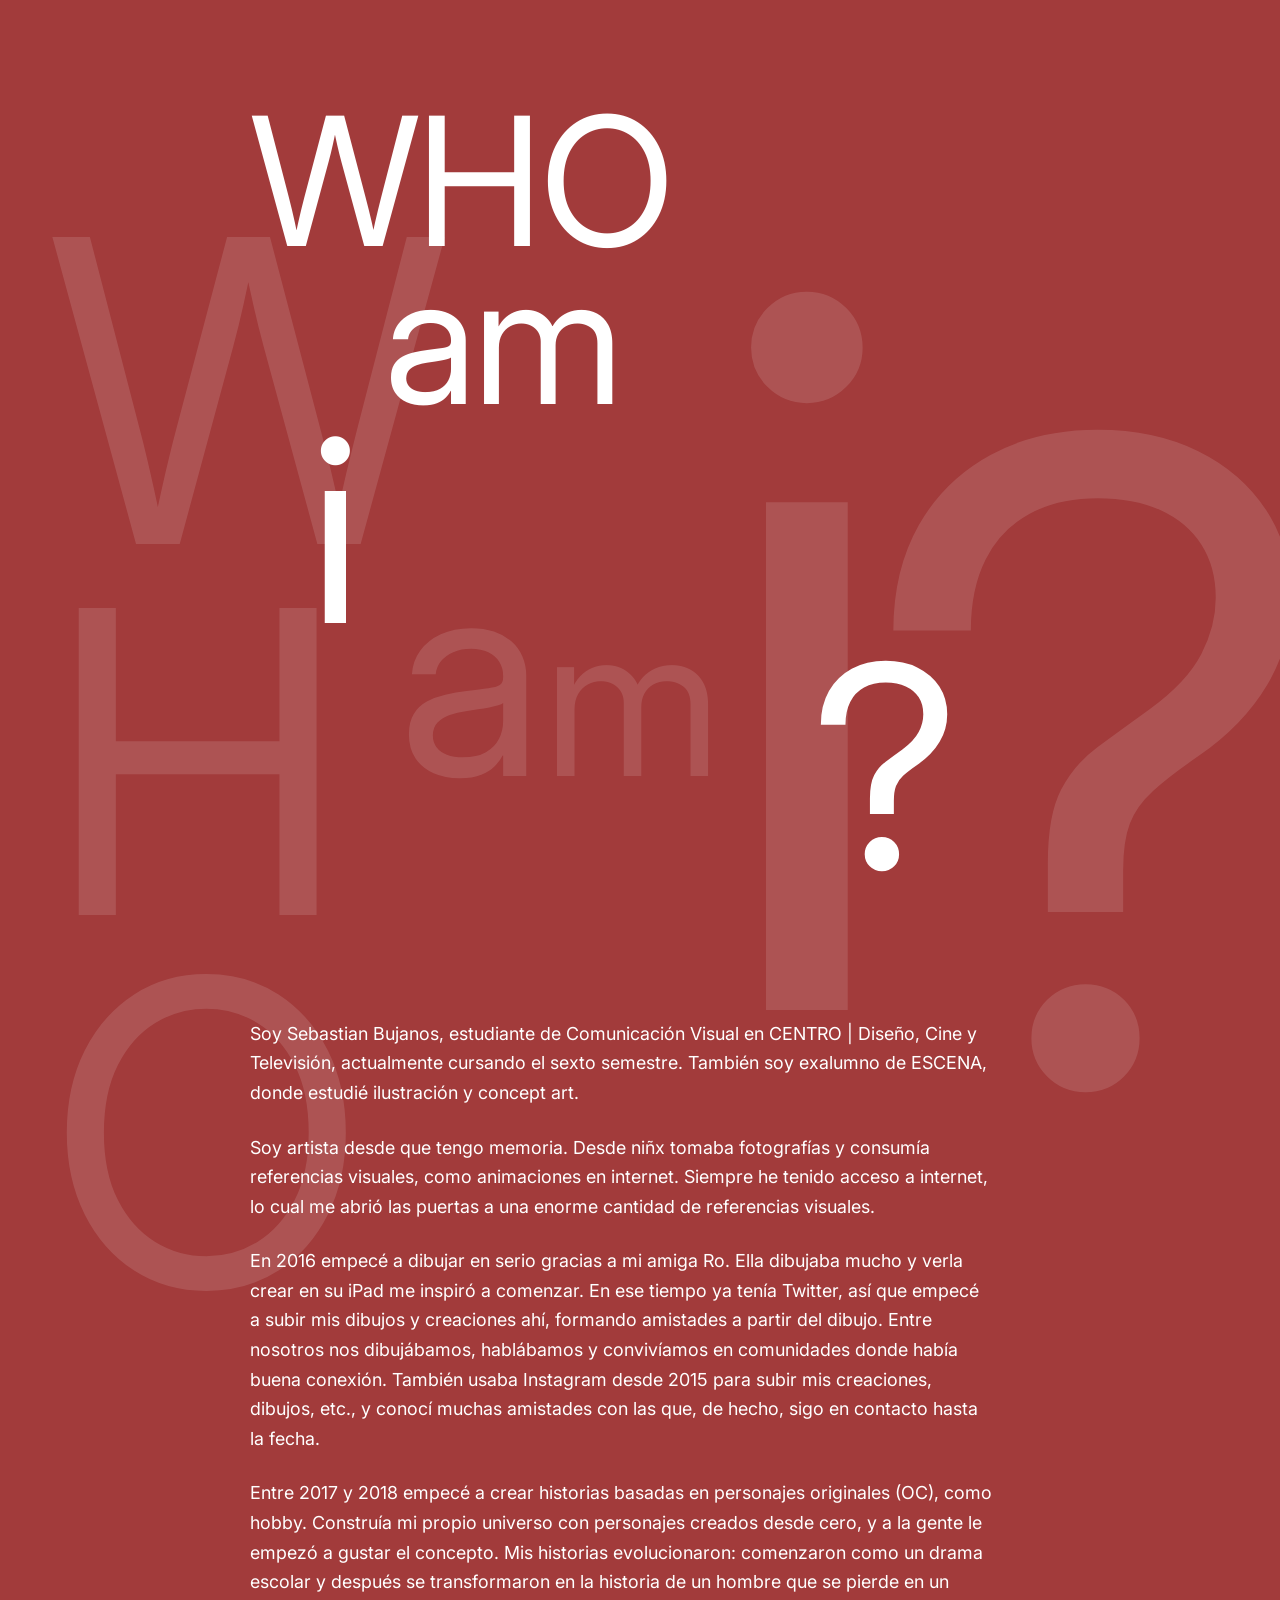
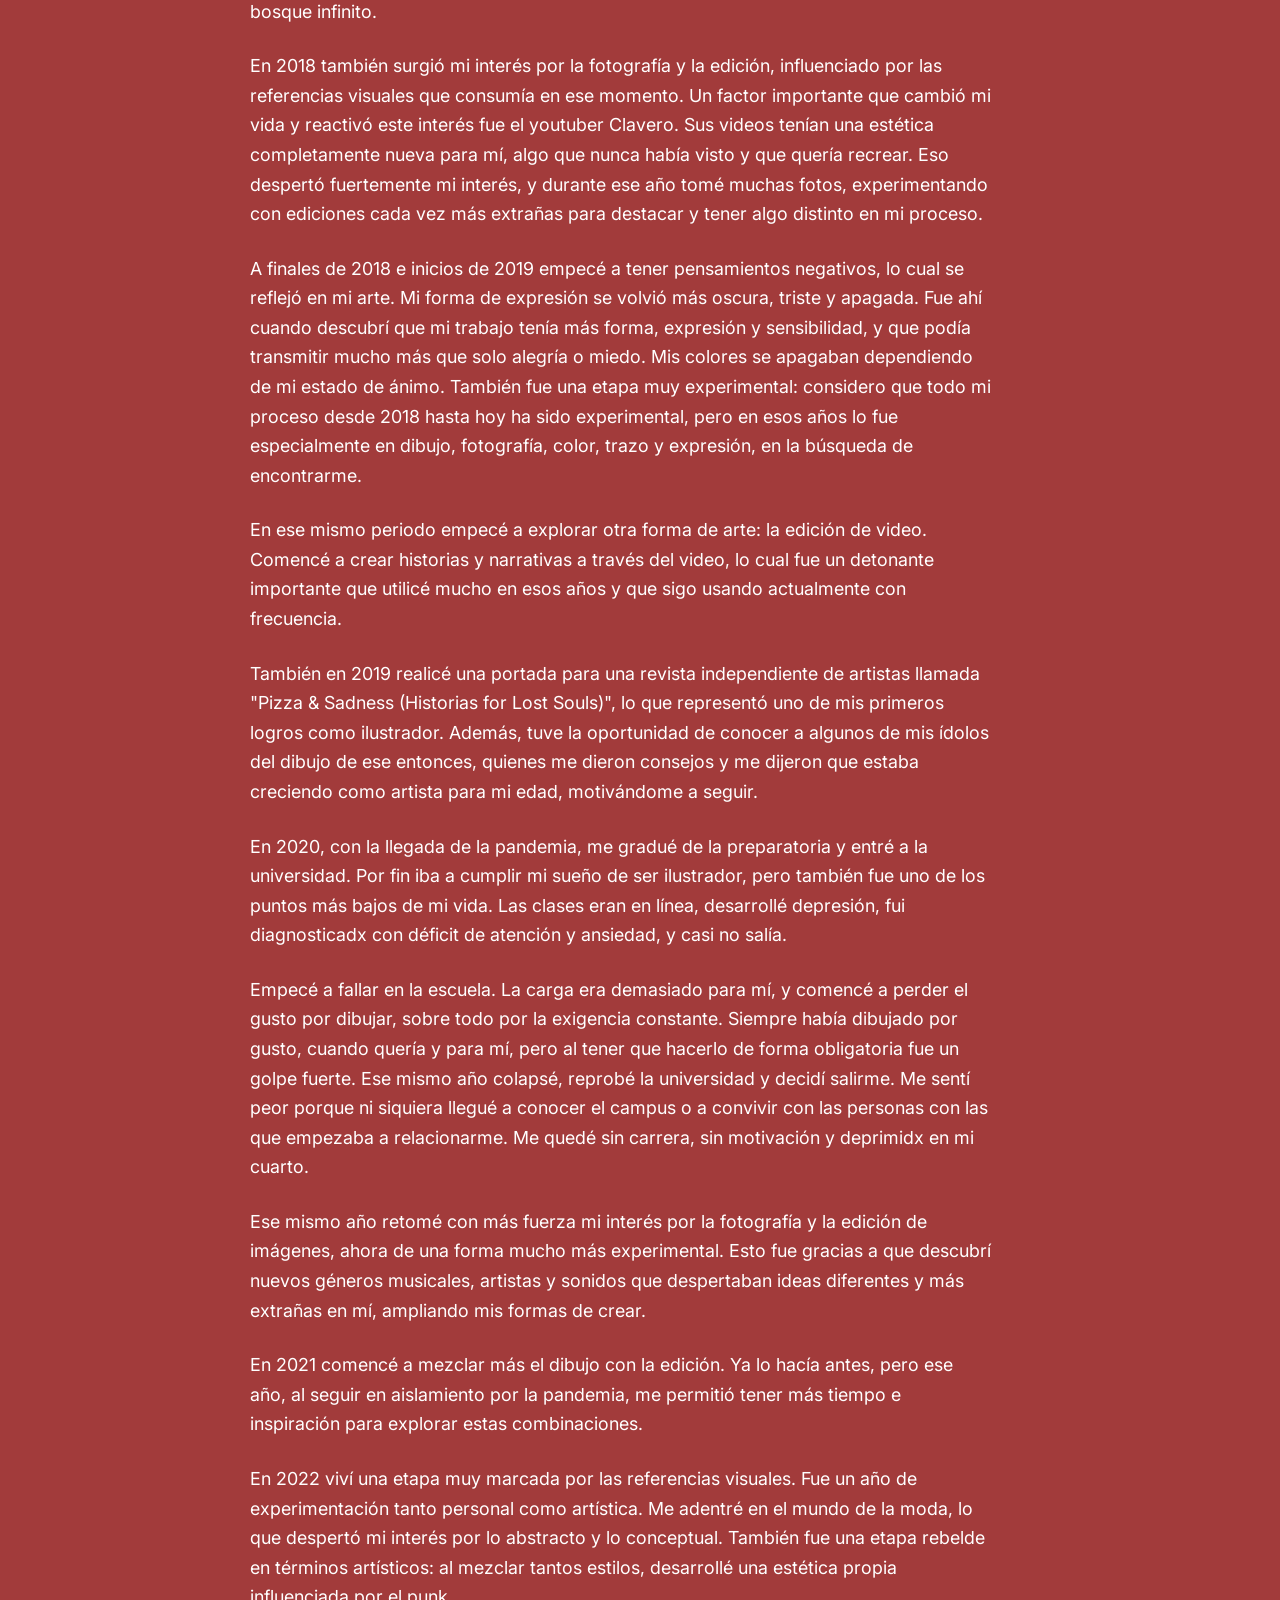
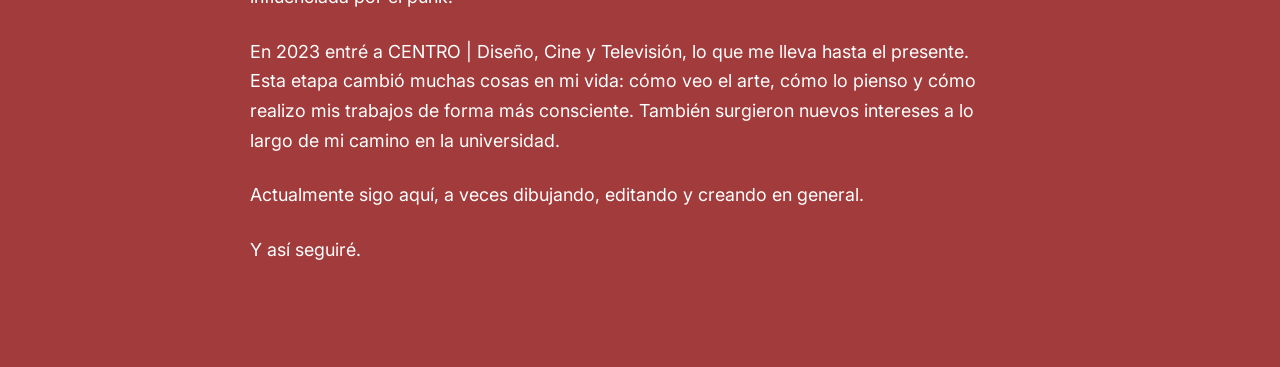
==== commit 1bbfcbae: "Match whoami HTML/CSS to centroweb original layout Restore bg-letters, whoami-title lines, and deskt" ====
--- a/index.html
+++ b/index.html
@@ -8,65 +8,63 @@
 </head>
 <body>
 
-<section class="whoami-section" aria-labelledby="whoami-heading">
-  <h1 id="whoami-heading" class="visually-hidden">WHO am i?</h1>
+<section class="whoami-section">
 
-  <div class="hero">
-    <div class="headline" aria-hidden="true">
-      <div class="headline__stack">
-        <span class="headline__w">W</span>
-        <span class="headline__h">H</span>
-        <span class="headline__o">O</span>
-      </div>
-      <div class="headline__ami">
-        <span class="headline__am">am</span>
-        <span class="headline__i">i</span>
-      </div>
-      <span class="headline__q">?</span>
+  <div class="bg-letters" aria-hidden="true">
+    <div class="bg-who">W<br>H<br>O</div>
+    <div class="bg-am">
+      <span class="ltr-a">a</span><span class="ltr-m">m</span>
+    </div>
+    <div class="bg-i">i</div>
+    <div class="bg-question">?</div>
+  </div>
+
+  <div class="whoami-content">
+
+    <h1 class="whoami-title" aria-label="WHO am i?">
+      <span class="line-who">WHO</span>
+      <span class="line-am">am</span>
+      <span class="line-i">i</span>
+      <span class="line-q">?</span>
+    </h1>
+
+    <div class="whoami-bio">
+
+      <p>Soy Sebastian Bujanos, estudiante de Comunicación Visual en CENTRO | Diseño, Cine y Televisión, actualmente cursando el sexto semestre. También soy exalumno de ESCENA, donde estudié ilustración y concept art.</p>
+
+      <p>Soy artista desde que tengo memoria. Desde niñx tomaba fotografías y consumía referencias visuales, como animaciones en internet. Siempre he tenido acceso a internet, lo cual me abrió las puertas a una enorme cantidad de referencias visuales.</p>
+
+      <p>En 2016 empecé a dibujar en serio gracias a mi amiga Ro. Ella dibujaba mucho y verla crear en su iPad me inspiró a comenzar. En ese tiempo ya tenía Twitter, así que empecé a subir mis dibujos y creaciones ahí, formando amistades a partir del dibujo. Entre nosotros nos dibujábamos, hablábamos y convivíamos en comunidades donde había buena conexión. También usaba Instagram desde 2015 para subir mis creaciones, dibujos, etc., y conocí muchas amistades con las que, de hecho, sigo en contacto hasta la fecha.</p>
+
+      <p>Entre 2017 y 2018 empecé a crear historias basadas en personajes originales (OC), como hobby. Construía mi propio universo con personajes creados desde cero, y a la gente le empezó a gustar el concepto. Mis historias evolucionaron: comenzaron como un drama escolar y después se transformaron en la historia de un hombre que se pierde en un bosque infinito.</p>
+
+      <p>En 2018 también surgió mi interés por la fotografía y la edición, influenciado por las referencias visuales que consumía en ese momento. Un factor importante que cambió mi vida y reactivó este interés fue el youtuber Clavero. Sus videos tenían una estética completamente nueva para mí, algo que nunca había visto y que quería recrear. Eso despertó fuertemente mi interés, y durante ese año tomé muchas fotos, experimentando con ediciones cada vez más extrañas para destacar y tener algo distinto en mi proceso.</p>
+
+      <p>A finales de 2018 e inicios de 2019 empecé a tener pensamientos negativos, lo cual se reflejó en mi arte. Mi forma de expresión se volvió más oscura, triste y apagada. Fue ahí cuando descubrí que mi trabajo tenía más forma, expresión y sensibilidad, y que podía transmitir mucho más que solo alegría o miedo. Mis colores se apagaban dependiendo de mi estado de ánimo. También fue una etapa muy experimental: considero que todo mi proceso desde 2018 hasta hoy ha sido experimental, pero en esos años lo fue especialmente en dibujo, fotografía, color, trazo y expresión, en la búsqueda de encontrarme.</p>
+
+      <p>En ese mismo periodo empecé a explorar otra forma de arte: la edición de video. Comencé a crear historias y narrativas a través del video, lo cual fue un detonante importante que utilicé mucho en esos años y que sigo usando actualmente con frecuencia.</p>
+
+      <p>También en 2019 realicé una portada para una revista independiente de artistas llamada "Pizza &amp; Sadness (Historias for Lost Souls)", lo que representó uno de mis primeros logros como ilustrador. Además, tuve la oportunidad de conocer a algunos de mis ídolos del dibujo de ese entonces, quienes me dieron consejos y me dijeron que estaba creciendo como artista para mi edad, motivándome a seguir.</p>
+
+      <p>En 2020, con la llegada de la pandemia, me gradué de la preparatoria y entré a la universidad. Por fin iba a cumplir mi sueño de ser ilustrador, pero también fue uno de los puntos más bajos de mi vida. Las clases eran en línea, desarrollé depresión, fui diagnosticadx con déficit de atención y ansiedad, y casi no salía.</p>
+
+      <p>Empecé a fallar en la escuela. La carga era demasiado para mí, y comencé a perder el gusto por dibujar, sobre todo por la exigencia constante. Siempre había dibujado por gusto, cuando quería y para mí, pero al tener que hacerlo de forma obligatoria fue un golpe fuerte. Ese mismo año colapsé, reprobé la universidad y decidí salirme. Me sentí peor porque ni siquiera llegué a conocer el campus o a convivir con las personas con las que empezaba a relacionarme. Me quedé sin carrera, sin motivación y deprimidx en mi cuarto.</p>
+
+      <p>Ese mismo año retomé con más fuerza mi interés por la fotografía y la edición de imágenes, ahora de una forma mucho más experimental. Esto fue gracias a que descubrí nuevos géneros musicales, artistas y sonidos que despertaban ideas diferentes y más extrañas en mí, ampliando mis formas de crear.</p>
+
+      <p>En 2021 comencé a mezclar más el dibujo con la edición. Ya lo hacía antes, pero ese año, al seguir en aislamiento por la pandemia, me permitió tener más tiempo e inspiración para explorar estas combinaciones.</p>
+
+      <p>En 2022 viví una etapa muy marcada por las referencias visuales. Fue un año de experimentación tanto personal como artística. Me adentré en el mundo de la moda, lo que despertó mi interés por lo abstracto y lo conceptual. También fue una etapa rebelde en términos artísticos: al mezclar tantos estilos, desarrollé una estética propia influenciada por el punk.</p>
+
+      <p>En 2023 entré a CENTRO | Diseño, Cine y Televisión, lo que me lleva hasta el presente. Esta etapa cambió muchas cosas en mi vida: cómo veo el arte, cómo lo pienso y cómo realizo mis trabajos de forma más consciente. También surgieron nuevos intereses a lo largo de mi camino en la universidad.</p>
+
+      <p>Actualmente sigo aquí, a veces dibujando, editando y creando en general.</p>
+      <p>Y así seguiré.</p>
+
     </div>
 
-    <div class="photo-wrap">
-      <img
-        src="images/portrait.jpg"
-        alt="Retrato en blanco y negro con nota dibujada sobre el rostro"
-        width="800"
-        height="800"
-      />
-    </div>
   </div>
 
-  <div class="whoami-bio">
-    <p>Soy Sebastian Bujanos, estudiante de Comunicación Visual en CENTRO | Diseño, Cine y Televisión, actualmente cursando el sexto semestre. También soy exalumno de ESCENA, donde estudié ilustración y concept art.</p>
-
-    <p>Soy artista desde que tengo memoria. Desde niñx tomaba fotografías y consumía referencias visuales, como animaciones en internet. Siempre he tenido acceso a internet, lo cual me abrió las puertas a una enorme cantidad de referencias visuales.</p>
-
-    <p>En 2016 empecé a dibujar en serio gracias a mi amiga Ro. Ella dibujaba mucho y verla crear en su iPad me inspiró a comenzar. En ese tiempo ya tenía Twitter, así que empecé a subir mis dibujos y creaciones ahí, formando amistades a partir del dibujo. Entre nosotros nos dibujábamos, hablábamos y convivíamos en comunidades donde había buena conexión. También usaba Instagram desde 2015 para subir mis creaciones, dibujos, etc., y conocí muchas amistades con las que, de hecho, sigo en contacto hasta la fecha.</p>
-
-    <p>Entre 2017 y 2018 empecé a crear historias basadas en personajes originales (OC), como hobby. Construía mi propio universo con personajes creados desde cero, y a la gente le empezó a gustar el concepto. Mis historias evolucionaron: comenzaron como un drama escolar y después se transformaron en la historia de un hombre que se pierde en un bosque infinito.</p>
-
-    <p>En 2018 también surgió mi interés por la fotografía y la edición, influenciado por las referencias visuales que consumía en ese momento. Un factor importante que cambió mi vida y reactivó este interés fue el youtuber Clavero. Sus videos tenían una estética completamente nueva para mí, algo que nunca había visto y que quería recrear. Eso despertó fuertemente mi interés, y durante ese año tomé muchas fotos, experimentando con ediciones cada vez más extrañas para destacar y tener algo distinto en mi proceso.</p>
-
-    <p>A finales de 2018 e inicios de 2019 empecé a tener pensamientos negativos, lo cual se reflejó en mi arte. Mi forma de expresión se volvió más oscura, triste y apagada. Fue ahí cuando descubrí que mi trabajo tenía más forma, expresión y sensibilidad, y que podía transmitir mucho más que solo alegría o miedo. Mis colores se apagaban dependiendo de mi estado de ánimo. También fue una etapa muy experimental: considero que todo mi proceso desde 2018 hasta hoy ha sido experimental, pero en esos años lo fue especialmente en dibujo, fotografía, color, trazo y expresión, en la búsqueda de encontrarme.</p>
-
-    <p>En ese mismo periodo empecé a explorar otra forma de arte: la edición de video. Comencé a crear historias y narrativas a través del video, lo cual fue un detonante importante que utilicé mucho en esos años y que sigo usando actualmente con frecuencia.</p>
-
-    <p>También en 2019 realicé una portada para una revista independiente de artistas llamada "Pizza &amp; Sadness (Historias for Lost Souls)", lo que representó uno de mis primeros logros como ilustrador. Además, tuve la oportunidad de conocer a algunos de mis ídolos del dibujo de ese entonces, quienes me dieron consejos y me dijeron que estaba creciendo como artista para mi edad, motivándome a seguir.</p>
-
-    <p>En 2020, con la llegada de la pandemia, me gradué de la preparatoria y entré a la universidad. Por fin iba a cumplir mi sueño de ser ilustrador, pero también fue uno de los puntos más bajos de mi vida. Las clases eran en línea, desarrollé depresión, fui diagnosticadx con déficit de atención y ansiedad, y casi no salía.</p>
-
-    <p>Empecé a fallar en la escuela. La carga era demasiado para mí, y comencé a perder el gusto por dibujar, sobre todo por la exigencia constante. Siempre había dibujado por gusto, cuando quería y para mí, pero al tener que hacerlo de forma obligatoria fue un golpe fuerte. Ese mismo año colapsé, reprobé la universidad y decidí salirme. Me sentí peor porque ni siquiera llegué a conocer el campus o a convivir con las personas con las que empezaba a relacionarme. Me quedé sin carrera, sin motivación y deprimidx en mi cuarto.</p>
-
-    <p>Ese mismo año retomé con más fuerza mi interés por la fotografía y la edición de imágenes, ahora de una forma mucho más experimental. Esto fue gracias a que descubrí nuevos géneros musicales, artistas y sonidos que despertaban ideas diferentes y más extrañas en mí, ampliando mis formas de crear.</p>
-
-    <p>En 2021 comencé a mezclar más el dibujo con la edición. Ya lo hacía antes, pero ese año, al seguir en aislamiento por la pandemia, me permitió tener más tiempo e inspiración para explorar estas combinaciones.</p>
-
-    <p>En 2022 viví una etapa muy marcada por las referencias visuales. Fue un año de experimentación tanto personal como artística. Me adentré en el mundo de la moda, lo que despertó mi interés por lo abstracto y lo conceptual. También fue una etapa rebelde en términos artísticos: al mezclar tantos estilos, desarrollé una estética propia influenciada por el punk.</p>
-
-    <p>En 2023 entré a CENTRO | Diseño, Cine y Televisión, lo que me lleva hasta el presente. Esta etapa cambió muchas cosas en mi vida: cómo veo el arte, cómo lo pienso y cómo realizo mis trabajos de forma más consciente. También surgieron nuevos intereses a lo largo de mi camino en la universidad.</p>
-
-    <p>Actualmente sigo aquí, a veces dibujando, editando y creando en general.</p>
-    <p>Y así seguiré.</p>
-  </div>
 </section>
 
 </body>
--- a/whoami/whoami.css
+++ b/whoami/whoami.css
@@ -1,172 +1,218 @@
 /* ═══════════════════════════════════════════════════════
-   PORTAFOLIO SEBB — Frame 97-3 · "WHO am i?"
-   Figma: PORTAFOLIO-SEBB · node 97-3
-   Fuente: Inter 400 / 700 / 800
-   Fondo: #a3433f · Texto: #ffffff
+   PORTAFOLIO SEBB — Sección "WHO am i?"
+   Figma canvas : 1936 × 4840 px
+   Fuente       : Inter (400)
+   Paleta       : #a23b3b fondo · #fff texto
    ═══════════════════════════════════════════════════════ */
 
-@import url("https://fonts.googleapis.com/css2?family=Inter:wght@400;700;800&display=swap");
-
-:root {
-  --bg: #a3433f;
-  --text: #ffffff;
-  --module-max: 400px;
-  --photo-size: min(78vw, 300px);
-}
-
-*,
-*::before,
-*::after {
-  box-sizing: border-box;
-}
-
-html,
-body {
-  margin: 0;
-  min-height: 100vh;
-  font-family: "Inter", system-ui, -apple-system, sans-serif;
-  background: var(--bg);
-  color: var(--text);
-  -webkit-font-smoothing: antialiased;
-}
-
-/* ── Módulo (ancho móvil Figma) ── */
+@import url('https://fonts.googleapis.com/css2?family=Inter:wght@400&display=swap');
+
+/* ── Reset ── */
+*, *::before, *::after { box-sizing: border-box; margin: 0; padding: 0; }
+
+html, body {
+  width: 100%;
+  background: #000;
+  font-family: 'Inter', sans-serif;
+  overflow-x: hidden;
+}
+
+/* ══════════════════════════════════════════
+   SECCIÓN WRAPPER
+   Mantiene las proporciones del canvas Figma
+   1936 × 4840 → escalamos con padding-top trick
+   para que todo sea proporcional al ancho.
+   Usamos min-height para que no colapse.
+══════════════════════════════════════════ */
 .whoami-section {
-  max-width: var(--module-max);
-  margin: 0 auto;
-  padding: clamp(1.25rem, 5vw, 2rem) clamp(1rem, 4vw, 1.5rem) clamp(2rem, 8vw, 3rem);
-}
-
-/* ── Hero: titular tipográfico + retrato superpuesto ── */
-.hero {
   position: relative;
-}
-
-.headline {
-  display: grid;
-  grid-template-columns: max-content 1fr max-content;
-  grid-template-rows: auto auto auto;
-  align-items: start;
-  column-gap: clamp(0.15rem, 1.5vw, 0.5rem);
-  row-gap: 0;
-  padding-right: 0.15rem;
-}
-
-.headline__stack {
-  grid-column: 1;
-  grid-row: 1 / 4;
-  display: flex;
-  flex-direction: column;
-  align-items: flex-start;
-  line-height: 0.82;
-}
-
-.headline__stack span {
-  font-weight: 800;
-  font-size: clamp(3.1rem, 17vw, 4.85rem);
-  letter-spacing: -0.035em;
-  line-height: 0.86;
-}
-
-.headline__stack .headline__h {
-  margin-top: 0.06em;
-}
-
-.headline__stack .headline__o {
-  margin-top: 0.08em;
-}
-
-.headline__ami {
-  grid-column: 2;
-  grid-row: 1;
-  display: flex;
-  flex-direction: row;
-  align-items: baseline;
-  gap: 0.1em;
-  padding-top: 0.35em;
-  padding-left: clamp(0.05rem, 1vw, 0.35rem);
-  align-self: start;
-  justify-self: start;
-}
-
-.headline__am {
-  font-weight: 700;
-  font-size: clamp(0.95rem, 3.8vw, 1.3rem);
-  letter-spacing: 0.03em;
-  line-height: 1;
-}
-
-.headline__i {
-  font-weight: 800;
-  font-size: clamp(2.4rem, 12.5vw, 3.6rem);
-  line-height: 0.85;
-  letter-spacing: -0.02em;
-}
-
-.headline__q {
-  grid-column: 3;
-  grid-row: 1 / 4;
-  font-weight: 800;
-  font-size: clamp(3.75rem, 21vw, 6.25rem);
-  line-height: 0.7;
-  letter-spacing: -0.04em;
-  justify-self: end;
-  align-self: start;
-  margin-top: 0.02em;
-}
-
-/* Retrato cuadrado B/N centrado, superpuesto al titular */
-.photo-wrap {
-  display: flex;
-  justify-content: center;
   width: 100%;
-  margin-top: clamp(-4.25rem, -14vw, -2.5rem);
+  background: #a23b3b;
+  /* No usamos aspect-ratio fijo porque el contenido
+     es muy largo; dejamos que crezca naturalmente */
+  overflow: hidden;
+}
+
+/* ══════════════════════════════════════════
+   TIPOGRAFÍA GIGANTE DE FONDO
+   Letras: W H O  /  a m  /  i  /  ?
+   Posiciones escaladas desde Figma px → %
+   Canvas width: 1936px  height: 4840px
+══════════════════════════════════════════ */
+
+/* Grupo que contiene todas las letras decorativas */
+.bg-letters {
+  position: absolute;
+  inset: 0;
+  pointer-events: none;
+  user-select: none;
+  overflow: hidden;
+}
+
+/* Base compartida */
+.bg-letter {
+  position: absolute;
+  font-family: 'Inter', sans-serif;
+  font-weight: 400;
+  color: #fff;
+  line-height: 1;
+  /* Semitransparente para que no compita con el texto */
+  opacity: 0.12;
+}
+
+/* ── W H O  (columna izquierda, apiladas)
+   Figma: left=73px → 3.77%
+   Cada letra 638.358px / 1936 = 32.97vw aprox
+   top W ≈ 278px → 5.74% of 4840
+   H y O se apilan debajo ──────────────────── */
+.bg-who {
+  left: 3.77%;
+  top:  5.74%;
+  font-size: clamp(80px, 32.97vw, 638px);
+  line-height: 0.88;
+  opacity: 0.12;
+  color: #fff;
+  font-family: 'Inter', sans-serif;
+  font-weight: 400;
+  position: absolute;
+  pointer-events: none;
+  user-select: none;
+}
+
+/* ── am  (centro, más abajo)
+   Figma: left=602px → 31.09%
+   top=723px → 14.94%
+   "a" 425.572px / 1936 = 21.98vw
+   "m" 319.179px / 1936 = 16.49vw ──────────── */
+.bg-am {
+  left: 31.09%;
+  top:  14.94%;
+  font-size: 0; /* reset; cada span tiene su tamaño */
+  opacity: 0.12;
+  color: #fff;
+  font-family: 'Inter', sans-serif;
+  font-weight: 400;
+  position: absolute;
+  pointer-events: none;
+  user-select: none;
+  line-height: 1;
+  white-space: nowrap;
+}
+.bg-am .ltr-a {
+  font-size: clamp(50px, 21.98vw, 425px);
+  display: inline-block;
+  vertical-align: baseline;
+}
+.bg-am .ltr-m {
+  font-size: clamp(40px, 16.49vw, 319px);
+  display: inline-block;
+  vertical-align: baseline;
+}
+
+/* ── i  (derecha, casi la altura completa)
+   Figma: left=1066.92px → 55.11%
+   top=217px → 4.48%
+   font-size 1489.502px / 1936 ≈ 76.93vw ──── */
+.bg-i {
+  left: 55.11%;
+  top:  4.48%;
+  font-size: clamp(100px, 76.93vw, 1489px);
+  opacity: 0.12;
+  color: #fff;
+  font-family: 'Inter', sans-serif;
+  font-weight: 400;
+  position: absolute;
+  pointer-events: none;
+  user-select: none;
+  line-height: 1;
+}
+
+/* ── ?  (extremo derecho)
+   Figma: left=1309.37px → 67.63%
+   top=434.04px → 8.97%
+   font-size 1340.552px / 1936 ≈ 69.24vw ──── */
+.bg-question {
+  left: 67.63%;
+  top:  8.97%;
+  font-size: clamp(100px, 69.24vw, 1340px);
+  opacity: 0.12;
+  color: #fff;
+  font-family: 'Inter', sans-serif;
+  font-weight: 400;
+  position: absolute;
+  pointer-events: none;
+  user-select: none;
+  line-height: 1;
+}
+
+/* ══════════════════════════════════════════
+   CONTENIDO: título visible + texto biográfico
+   Figma: left=378px → 19.52%
+          top texto bio = 2603px → 53.78% of 4840
+          width = 1125px → 58.11%
+══════════════════════════════════════════ */
+.whoami-content {
   position: relative;
   z-index: 2;
-  pointer-events: none;
-}
-
-.photo-wrap img {
-  pointer-events: auto;
-  width: var(--photo-size);
-  height: auto;
-  aspect-ratio: 1;
-  object-fit: cover;
-  object-position: center 18%;
-  display: block;
-  filter: grayscale(100%) contrast(1.08);
-  box-shadow: 0 14px 36px rgba(0, 0, 0, 0.28);
-}
-
-/* ── Biografía (texto original conservado) ── */
+  /* padding que replica las coordenadas Figma
+     Usamos vw para escalar junto al diseño */
+  padding: 8vw 0 8vw 19.52%;
+  width: 77.63%; /* left 19.52% + content 58.11% */
+  max-width: 1200px;
+}
+
+/* ── Título "WHO am i?" visible ── */
+.whoami-title {
+  font-family: 'Inter', sans-serif;
+  font-weight: 400;
+  color: #fff;
+  line-height: 0.88;
+  /* Se muestra encima de las letras de fondo en tamaño legible */
+  font-size: clamp(56px, 14vw, 260px);
+  margin-bottom: 10vw;
+  letter-spacing: -0.02em;
+}
+.whoami-title .line-who   { display: block; }
+.whoami-title .line-am    { display: block; padding-left: 18%; }
+.whoami-title .line-i     { display: block; padding-left: 8%;
+                             font-size: clamp(70px, 20vw, 380px); }
+.whoami-title .line-q     { display: block; text-align: right;
+                             font-size: clamp(80px, 22vw, 420px);
+                             padding-right: 5%; }
+
+/* ── Bio texto ── */
 .whoami-bio {
-  font-size: clamp(0.8125rem, 2.8vw, 0.9375rem);
-  font-weight: 400;
-  line-height: 1.75;
-  text-align: justify;
-  hyphens: auto;
+  font-family: 'Inter', sans-serif;
+  font-weight: 400;
+  font-size: clamp(13px, 1.4vw, 27px);
+  color: #fff;
+  line-height: 1.65;
   width: 100%;
-  max-width: var(--photo-size);
-  margin: clamp(1.1rem, 3.5vw, 1.65rem) auto 0;
-  text-wrap: pretty;
 }
 
 .whoami-bio p {
-  margin: 0 0 1em;
-}
-
+  margin-bottom: 1.4em;
+}
 .whoami-bio p:last-child {
   margin-bottom: 0;
 }
-
-.visually-hidden {
-  position: absolute;
-  width: 1px;
-  height: 1px;
-  padding: 0;
-  margin: -1px;
-  overflow: hidden;
-  clip: rect(0, 0, 0, 0);
-  white-space: nowrap;
-  border: 0;
-}
+/* Empty paragraphs used as spacers */
+.whoami-bio p:empty {
+  display: none;
+}
+
+/* ══════════════════════════════════════════
+   Responsive
+══════════════════════════════════════════ */
+@media (max-width: 768px) {
+  .whoami-content {
+    padding: 12vw 6vw 12vw 6vw;
+    width: 100%;
+  }
+  .whoami-title {
+    font-size: clamp(48px, 18vw, 160px);
+    margin-bottom: 14vw;
+  }
+  .whoami-title .line-i { font-size: clamp(60px, 24vw, 200px); }
+  .whoami-title .line-q { font-size: clamp(70px, 28vw, 240px); }
+}
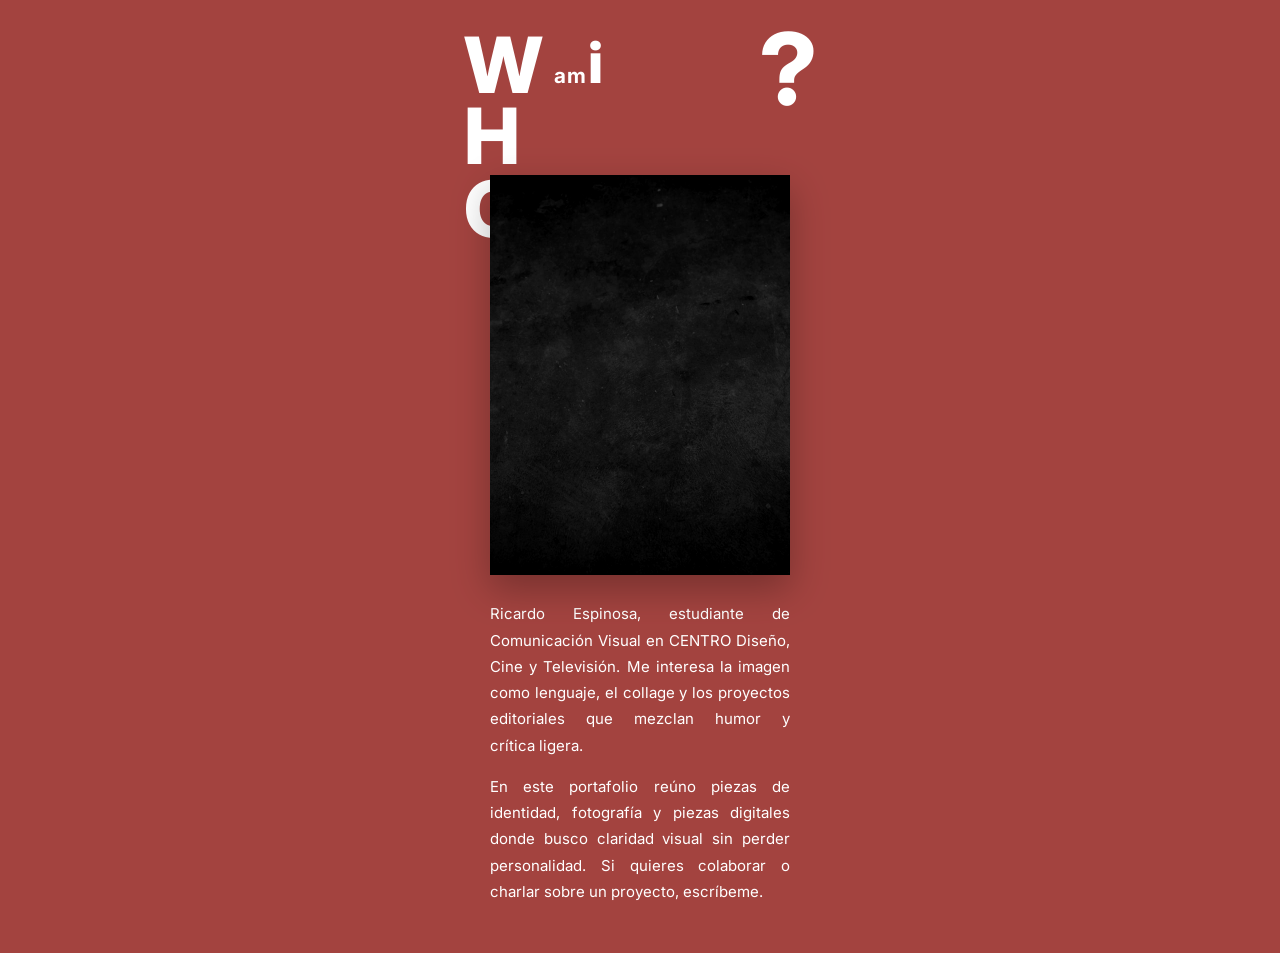
==== commit 674b9e1f: "Prepare portrait install script and 3:4 photo CSS for vertical image Co-authored-by: sbujanos-dev <s" ====
--- a/index.html
+++ b/index.html
@@ -3,69 +3,212 @@
 <head>
   <meta charset="UTF-8" />
   <meta name="viewport" content="width=device-width, initial-scale=1.0" />
-  <title>WHO am i? — Sebastian Bujanos Bernal</title>
-  <link rel="stylesheet" href="whoami/whoami.css" />
+  <title>Portafolio — Who am i?</title>
+  <link rel="preconnect" href="https://fonts.googleapis.com" />
+  <link rel="preconnect" href="https://fonts.gstatic.com" crossorigin />
+  <link href="https://fonts.googleapis.com/css2?family=Inter:wght@400;700;800&display=swap" rel="stylesheet" />
+  <style>
+    /* Frame PORTAFOLIO-SEBB · node 97-3 — tipografía + foto + cuerpo (Figma Dev) */
+    :root {
+      --bg: #a3433f;
+      --text: #ffffff;
+      --module-max: 400px;
+      --photo-size: min(78vw, 300px);
+    }
+
+    *,
+    *::before,
+    *::after {
+      box-sizing: border-box;
+    }
+
+    body {
+      margin: 0;
+      min-height: 100vh;
+      font-family: "Inter", system-ui, -apple-system, sans-serif;
+      background: var(--bg);
+      color: var(--text);
+      -webkit-font-smoothing: antialiased;
+    }
+
+    .module {
+      max-width: var(--module-max);
+      margin: 0 auto;
+      padding: clamp(1.25rem, 5vw, 2rem) clamp(1rem, 4vw, 1.5rem) clamp(2rem, 8vw, 3rem);
+    }
+
+    .hero {
+      position: relative;
+    }
+
+    .headline {
+      display: grid;
+      grid-template-columns: max-content 1fr max-content;
+      grid-template-rows: auto auto auto;
+      align-items: start;
+      column-gap: clamp(0.15rem, 1.5vw, 0.5rem);
+      row-gap: 0;
+      padding-right: 0.15rem;
+    }
+
+    .headline__stack {
+      grid-column: 1;
+      grid-row: 1 / 4;
+      display: flex;
+      flex-direction: column;
+      align-items: flex-start;
+      line-height: 0.82;
+    }
+
+    .headline__stack span {
+      font-weight: 800;
+      font-size: clamp(3.1rem, 17vw, 4.85rem);
+      letter-spacing: -0.035em;
+      line-height: 0.86;
+    }
+
+    .headline__stack .headline__h {
+      margin-top: 0.06em;
+    }
+
+    .headline__stack .headline__o {
+      margin-top: 0.08em;
+    }
+
+    .headline__ami {
+      grid-column: 2;
+      grid-row: 1;
+      display: flex;
+      flex-direction: row;
+      align-items: baseline;
+      gap: 0.1em;
+      padding-top: 0.35em;
+      padding-left: clamp(0.05rem, 1vw, 0.35rem);
+      align-self: start;
+      justify-self: start;
+    }
+
+    .headline__am {
+      font-weight: 700;
+      font-size: clamp(0.95rem, 3.8vw, 1.3rem);
+      letter-spacing: 0.03em;
+      line-height: 1;
+    }
+
+    .headline__i {
+      font-weight: 800;
+      font-size: clamp(2.4rem, 12.5vw, 3.6rem);
+      line-height: 0.85;
+      letter-spacing: -0.02em;
+    }
+
+    .headline__q {
+      grid-column: 3;
+      grid-row: 1 / 4;
+      font-weight: 800;
+      font-size: clamp(3.75rem, 21vw, 6.25rem);
+      line-height: 0.7;
+      letter-spacing: -0.04em;
+      justify-self: end;
+      align-self: start;
+      margin-top: 0.02em;
+    }
+
+    .photo-wrap {
+      display: flex;
+      justify-content: center;
+      width: 100%;
+      margin-top: clamp(-4.25rem, -14vw, -2.5rem);
+      position: relative;
+      z-index: 2;
+      pointer-events: none;
+    }
+
+    .photo-wrap img {
+      pointer-events: auto;
+      width: var(--photo-size);
+      height: auto;
+      aspect-ratio: 3 / 4;
+      object-fit: cover;
+      object-position: center 18%;
+      display: block;
+      filter: grayscale(100%) contrast(1.08);
+      box-shadow: 0 14px 36px rgba(0, 0, 0, 0.28);
+    }
+
+    .body-text {
+      font-size: clamp(0.8125rem, 2.8vw, 0.9375rem);
+      font-weight: 400;
+      line-height: 1.75;
+      text-align: justify;
+      hyphens: auto;
+      width: 100%;
+      max-width: var(--photo-size);
+      margin: clamp(1.1rem, 3.5vw, 1.65rem) auto 0;
+      text-wrap: pretty;
+    }
+
+    .body-text p {
+      margin: 0 0 1em;
+    }
+
+    .body-text p:last-child {
+      margin-bottom: 0;
+    }
+
+    .visually-hidden {
+      position: absolute;
+      width: 1px;
+      height: 1px;
+      padding: 0;
+      margin: -1px;
+      overflow: hidden;
+      clip: rect(0, 0, 0, 0);
+      white-space: nowrap;
+      border: 0;
+    }
+  </style>
 </head>
 <body>
-
-<section class="whoami-section">
-
-  <div class="bg-letters" aria-hidden="true">
-    <div class="bg-who">W<br>H<br>O</div>
-    <div class="bg-am">
-      <span class="ltr-a">a</span><span class="ltr-m">m</span>
+  <section class="module" aria-labelledby="whoami-heading">
+    <h1 id="whoami-heading" class="visually-hidden">Who am i?</h1>
+
+    <div class="hero">
+      <div class="headline" aria-hidden="true">
+        <div class="headline__stack">
+          <span class="headline__w">W</span>
+          <span class="headline__h">H</span>
+          <span class="headline__o">O</span>
+        </div>
+        <div class="headline__ami">
+          <span class="headline__am">am</span>
+          <span class="headline__i">i</span>
+        </div>
+        <span class="headline__q">?</span>
+      </div>
+
+      <div class="photo-wrap">
+        <img
+          src="images/portrait.jpg"
+          alt="Retrato en blanco y negro"
+          width="800"
+          height="800"
+        />
+      </div>
     </div>
-    <div class="bg-i">i</div>
-    <div class="bg-question">?</div>
-  </div>
-
-  <div class="whoami-content">
-
-    <h1 class="whoami-title" aria-label="WHO am i?">
-      <span class="line-who">WHO</span>
-      <span class="line-am">am</span>
-      <span class="line-i">i</span>
-      <span class="line-q">?</span>
-    </h1>
-
-    <div class="whoami-bio">
-
-      <p>Soy Sebastian Bujanos, estudiante de Comunicación Visual en CENTRO | Diseño, Cine y Televisión, actualmente cursando el sexto semestre. También soy exalumno de ESCENA, donde estudié ilustración y concept art.</p>
-
-      <p>Soy artista desde que tengo memoria. Desde niñx tomaba fotografías y consumía referencias visuales, como animaciones en internet. Siempre he tenido acceso a internet, lo cual me abrió las puertas a una enorme cantidad de referencias visuales.</p>
-
-      <p>En 2016 empecé a dibujar en serio gracias a mi amiga Ro. Ella dibujaba mucho y verla crear en su iPad me inspiró a comenzar. En ese tiempo ya tenía Twitter, así que empecé a subir mis dibujos y creaciones ahí, formando amistades a partir del dibujo. Entre nosotros nos dibujábamos, hablábamos y convivíamos en comunidades donde había buena conexión. También usaba Instagram desde 2015 para subir mis creaciones, dibujos, etc., y conocí muchas amistades con las que, de hecho, sigo en contacto hasta la fecha.</p>
-
-      <p>Entre 2017 y 2018 empecé a crear historias basadas en personajes originales (OC), como hobby. Construía mi propio universo con personajes creados desde cero, y a la gente le empezó a gustar el concepto. Mis historias evolucionaron: comenzaron como un drama escolar y después se transformaron en la historia de un hombre que se pierde en un bosque infinito.</p>
-
-      <p>En 2018 también surgió mi interés por la fotografía y la edición, influenciado por las referencias visuales que consumía en ese momento. Un factor importante que cambió mi vida y reactivó este interés fue el youtuber Clavero. Sus videos tenían una estética completamente nueva para mí, algo que nunca había visto y que quería recrear. Eso despertó fuertemente mi interés, y durante ese año tomé muchas fotos, experimentando con ediciones cada vez más extrañas para destacar y tener algo distinto en mi proceso.</p>
-
-      <p>A finales de 2018 e inicios de 2019 empecé a tener pensamientos negativos, lo cual se reflejó en mi arte. Mi forma de expresión se volvió más oscura, triste y apagada. Fue ahí cuando descubrí que mi trabajo tenía más forma, expresión y sensibilidad, y que podía transmitir mucho más que solo alegría o miedo. Mis colores se apagaban dependiendo de mi estado de ánimo. También fue una etapa muy experimental: considero que todo mi proceso desde 2018 hasta hoy ha sido experimental, pero en esos años lo fue especialmente en dibujo, fotografía, color, trazo y expresión, en la búsqueda de encontrarme.</p>
-
-      <p>En ese mismo periodo empecé a explorar otra forma de arte: la edición de video. Comencé a crear historias y narrativas a través del video, lo cual fue un detonante importante que utilicé mucho en esos años y que sigo usando actualmente con frecuencia.</p>
-
-      <p>También en 2019 realicé una portada para una revista independiente de artistas llamada "Pizza &amp; Sadness (Historias for Lost Souls)", lo que representó uno de mis primeros logros como ilustrador. Además, tuve la oportunidad de conocer a algunos de mis ídolos del dibujo de ese entonces, quienes me dieron consejos y me dijeron que estaba creciendo como artista para mi edad, motivándome a seguir.</p>
-
-      <p>En 2020, con la llegada de la pandemia, me gradué de la preparatoria y entré a la universidad. Por fin iba a cumplir mi sueño de ser ilustrador, pero también fue uno de los puntos más bajos de mi vida. Las clases eran en línea, desarrollé depresión, fui diagnosticadx con déficit de atención y ansiedad, y casi no salía.</p>
-
-      <p>Empecé a fallar en la escuela. La carga era demasiado para mí, y comencé a perder el gusto por dibujar, sobre todo por la exigencia constante. Siempre había dibujado por gusto, cuando quería y para mí, pero al tener que hacerlo de forma obligatoria fue un golpe fuerte. Ese mismo año colapsé, reprobé la universidad y decidí salirme. Me sentí peor porque ni siquiera llegué a conocer el campus o a convivir con las personas con las que empezaba a relacionarme. Me quedé sin carrera, sin motivación y deprimidx en mi cuarto.</p>
-
-      <p>Ese mismo año retomé con más fuerza mi interés por la fotografía y la edición de imágenes, ahora de una forma mucho más experimental. Esto fue gracias a que descubrí nuevos géneros musicales, artistas y sonidos que despertaban ideas diferentes y más extrañas en mí, ampliando mis formas de crear.</p>
-
-      <p>En 2021 comencé a mezclar más el dibujo con la edición. Ya lo hacía antes, pero ese año, al seguir en aislamiento por la pandemia, me permitió tener más tiempo e inspiración para explorar estas combinaciones.</p>
-
-      <p>En 2022 viví una etapa muy marcada por las referencias visuales. Fue un año de experimentación tanto personal como artística. Me adentré en el mundo de la moda, lo que despertó mi interés por lo abstracto y lo conceptual. También fue una etapa rebelde en términos artísticos: al mezclar tantos estilos, desarrollé una estética propia influenciada por el punk.</p>
-
-      <p>En 2023 entré a CENTRO | Diseño, Cine y Televisión, lo que me lleva hasta el presente. Esta etapa cambió muchas cosas en mi vida: cómo veo el arte, cómo lo pienso y cómo realizo mis trabajos de forma más consciente. También surgieron nuevos intereses a lo largo de mi camino en la universidad.</p>
-
-      <p>Actualmente sigo aquí, a veces dibujando, editando y creando en general.</p>
-      <p>Y así seguiré.</p>
-
+
+    <div class="body-text">
+      <p>
+        Ricardo Espinosa, estudiante de Comunicación Visual en CENTRO Diseño, Cine y Televisión.
+        Me interesa la imagen como lenguaje, el collage y los proyectos editoriales que mezclan
+        humor y crítica ligera.
+      </p>
+      <p>
+        En este portafolio reúno piezas de identidad, fotografía y piezas digitales donde busco
+        claridad visual sin perder personalidad. Si quieres colaborar o charlar sobre un proyecto,
+        escríbeme.
+      </p>
     </div>
-
-  </div>
-
-</section>
-
+  </section>
 </body>
 </html>
